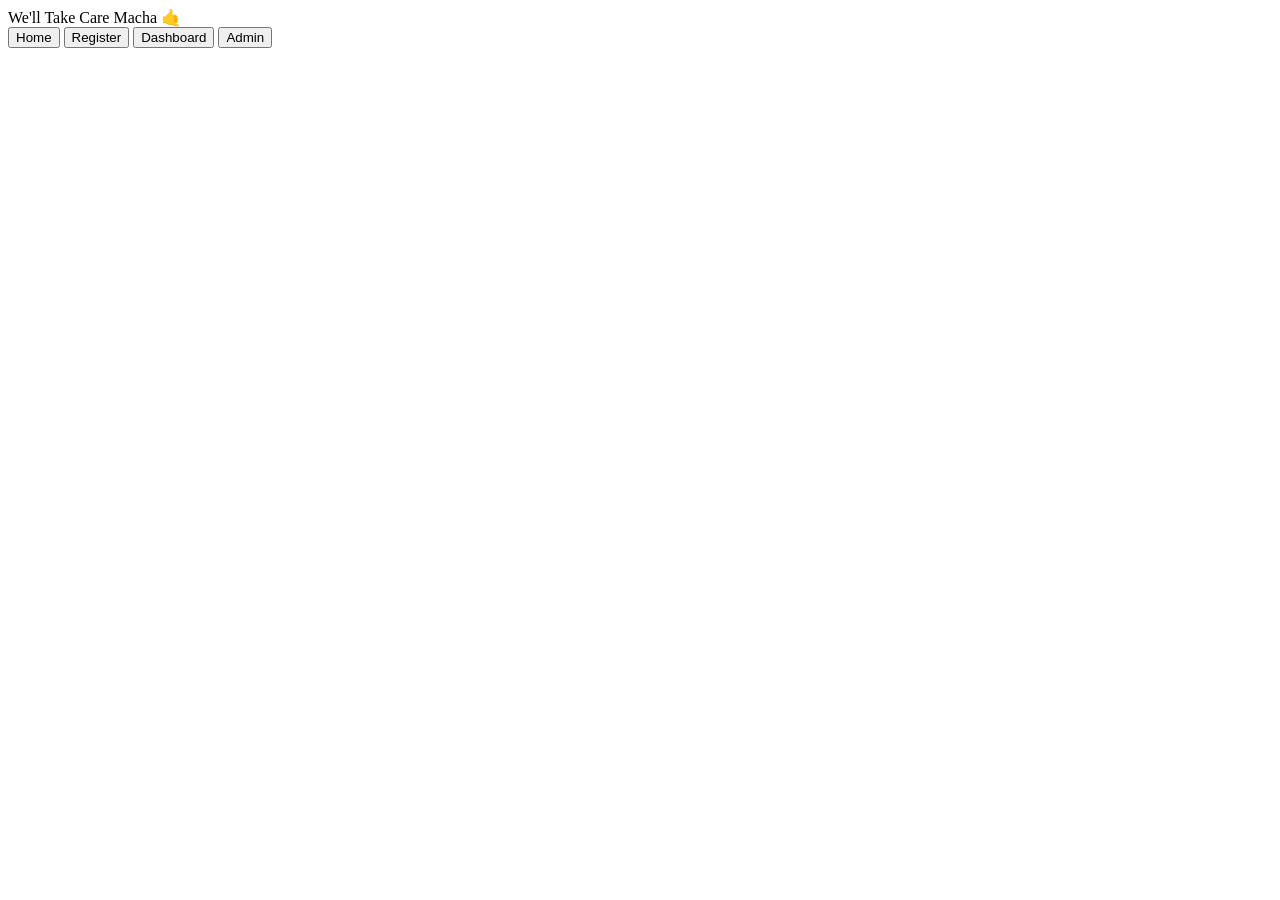
==== index.html @ 6fd7555e "Update index.html for new branding and navigation" ====
<!DOCTYPE html>
<html lang="en">
<head>
  <meta charset="UTF-8">
  <meta name="viewport" content="width=device-width, initial-scale=1.0">
  <title>We'll Take Care Macha — AI Insurance for Delivery Heroes</title>

  <link rel="preconnect" href="https://fonts.googleapis.com">
  <link href="https://fonts.googleapis.com/css2?family=Syne:wght@400;600;700;800&family=DM+Sans:wght@300;400;500;600&display=swap" rel="stylesheet">

  <link rel="stylesheet" href="styles.css">
</head>
<body>

<nav>
  <div class="nav-logo">We'll Take Care <span class="accent">Macha</span> 🤙</div>
  <div class="nav-tabs">
    <button class="nav-tab active" onclick="goto('home')">Home</button>
    <button class="nav-tab" onclick="goto('register')">Register</button>
    <button class="nav-tab" onclick="goto('dashboard')">Dashboard</button>
    <button class="nav-tab" onclick="goto('admin')">Admin</button>
  </div>
</nav>

<!-- KEEP ALL YOUR ORIGINAL HTML CONTENT HERE EXACTLY (UNCHANGED) -->

<div id="toast"></div>

<script src="script.js"></script>
</body>
</html>
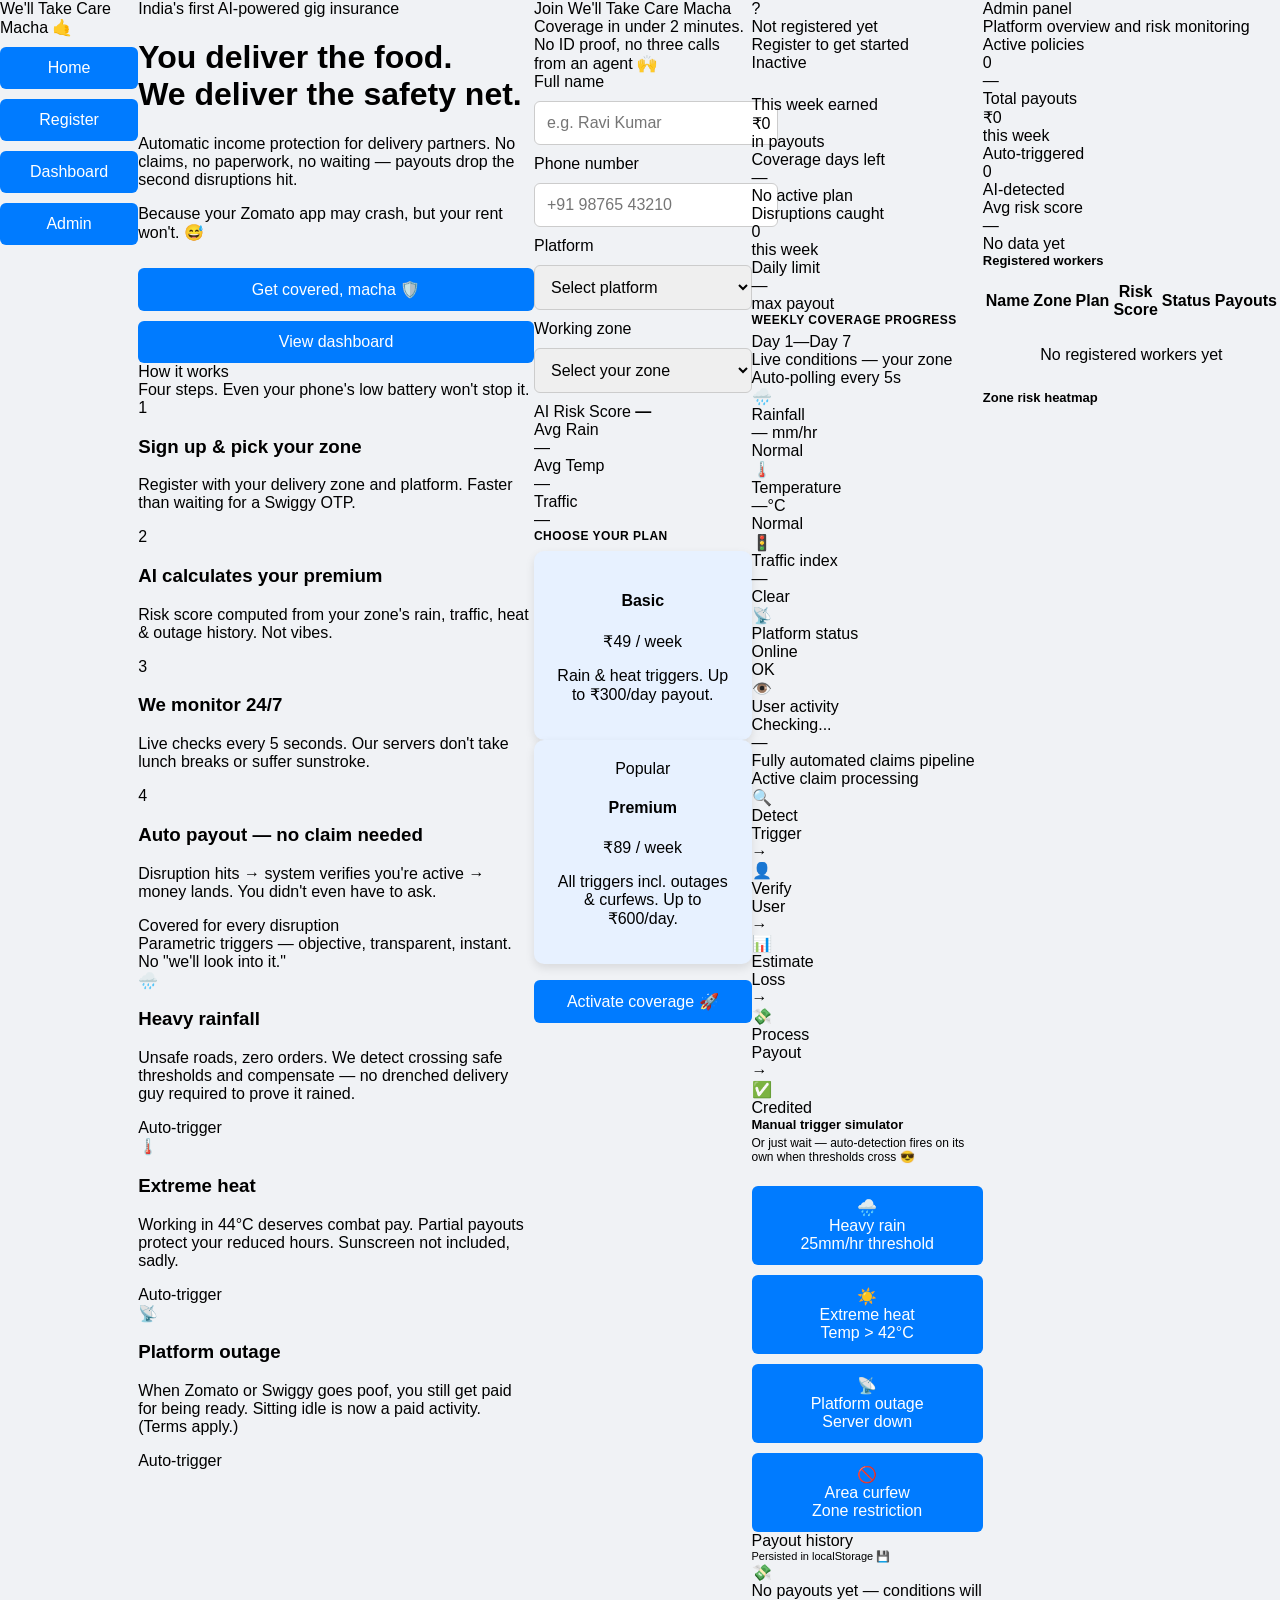
==== commit 2eca6595: "Modify index.html with new sections and stylesheet Updated stylesheet link and added new content sec" ====
--- a/index.html
+++ b/index.html
@@ -4,11 +4,9 @@
   <meta charset="UTF-8">
   <meta name="viewport" content="width=device-width, initial-scale=1.0">
   <title>We'll Take Care Macha — AI Insurance for Delivery Heroes</title>
-
   <link rel="preconnect" href="https://fonts.googleapis.com">
   <link href="https://fonts.googleapis.com/css2?family=Syne:wght@400;600;700;800&family=DM+Sans:wght@300;400;500;600&display=swap" rel="stylesheet">
-
-  <link rel="stylesheet" href="styles.css">
+  <link rel="stylesheet" href="style.css">
 </head>
 <body>
 
@@ -22,8 +20,384 @@
   </div>
 </nav>
 
-<!-- KEEP ALL YOUR ORIGINAL HTML CONTENT HERE EXACTLY (UNCHANGED) -->
-
+<!-- ══════════════════ HOME PAGE ══════════════════ -->
+<div id="home" class="page active">
+  <div class="hero">
+    <div class="hero-badge">India's first AI-powered gig insurance</div>
+    <h1>You deliver the food.<br>We deliver the <span class="accent">safety net.</span></h1>
+    <p class="hero-sub">Automatic income protection for delivery partners. No claims, no paperwork, no waiting — payouts drop the second disruptions hit.</p>
+    <p class="hero-pun">Because your Zomato app may crash, but your rent won't. 😅</p>
+    <div class="hero-btns">
+      <button class="btn-primary" onclick="goto('register')">Get covered, macha 🛡️</button>
+      <button class="btn-secondary" onclick="goto('dashboard')">View dashboard</button>
+    </div>
+  </div>
+
+  <div class="section">
+    <div class="section-title">How it works</div>
+    <div class="section-sub">Four steps. Even your phone's low battery won't stop it.</div>
+    <div class="steps-grid">
+      <div class="step-card">
+        <div class="step-num">1</div>
+        <h3>Sign up &amp; pick your zone</h3>
+        <p>Register with your delivery zone and platform. Faster than waiting for a Swiggy OTP.</p>
+      </div>
+      <div class="step-card">
+        <div class="step-num">2</div>
+        <h3>AI calculates your premium</h3>
+        <p>Risk score computed from your zone's rain, traffic, heat &amp; outage history. Not vibes.</p>
+      </div>
+      <div class="step-card">
+        <div class="step-num">3</div>
+        <h3>We monitor 24/7</h3>
+        <p>Live checks every 5 seconds. Our servers don't take lunch breaks or suffer sunstroke.</p>
+      </div>
+      <div class="step-card">
+        <div class="step-num">4</div>
+        <h3>Auto payout — no claim needed</h3>
+        <p>Disruption hits → system verifies you're active → money lands. You didn't even have to ask.</p>
+      </div>
+    </div>
+
+    <div class="section-divider"></div>
+
+    <div class="section-title">Covered for every disruption</div>
+    <div class="section-sub">Parametric triggers — objective, transparent, instant. No "we'll look into it."</div>
+    <div class="scenarios">
+      <div class="scenario-card">
+        <div class="scenario-icon">🌧️</div>
+        <h3>Heavy rainfall</h3>
+        <p>Unsafe roads, zero orders. We detect crossing safe thresholds and compensate — no drenched delivery guy required to prove it rained.</p>
+        <span class="scenario-tag">Auto-trigger</span>
+      </div>
+      <div class="scenario-card heat">
+        <div class="scenario-icon">🌡️</div>
+        <h3>Extreme heat</h3>
+        <p>Working in 44°C deserves combat pay. Partial payouts protect your reduced hours. Sunscreen not included, sadly.</p>
+        <span class="scenario-tag">Auto-trigger</span>
+      </div>
+      <div class="scenario-card outage">
+        <div class="scenario-icon">📡</div>
+        <h3>Platform outage</h3>
+        <p>When Zomato or Swiggy goes poof, you still get paid for being ready. Sitting idle is now a paid activity. (Terms apply.)</p>
+        <span class="scenario-tag">Auto-trigger</span>
+      </div>
+    </div>
+  </div>
+</div>
+
+<!-- ══════════════════ REGISTER PAGE ══════════════════ -->
+<div id="register" class="page">
+  <div class="section">
+    <div class="form-card">
+      <div class="form-title">Join We'll Take Care Macha</div>
+      <div class="form-subtitle">Coverage in under 2 minutes. No ID proof, no three calls from an agent 🙌</div>
+
+      <div class="form-group">
+        <label>Full name</label>
+        <input type="text" id="reg-name" placeholder="e.g. Ravi Kumar" oninput="updateRisk()">
+      </div>
+      <div class="form-row">
+        <div class="form-group">
+          <label>Phone number</label>
+          <input type="tel" id="reg-phone" placeholder="+91 98765 43210">
+        </div>
+        <div class="form-group">
+          <label>Platform</label>
+          <select id="reg-platform" onchange="updateRisk()">
+            <option value="">Select platform</option>
+            <option value="zomato">Zomato</option>
+            <option value="swiggy">Swiggy</option>
+            <option value="zepto">Zepto</option>
+            <option value="blinkit">Blinkit</option>
+          </select>
+        </div>
+      </div>
+      <div class="form-group">
+        <label>Working zone</label>
+        <select id="reg-zone" onchange="updateRisk()">
+          <option value="">Select your zone</option>
+          <option value="koramangala">Koramangala, Bengaluru</option>
+          <option value="indiranagar">Indiranagar, Bengaluru</option>
+          <option value="whitefield">Whitefield, Bengaluru</option>
+          <option value="bandra">Bandra, Mumbai</option>
+          <option value="andheri">Andheri, Mumbai</option>
+          <option value="connaught">Connaught Place, Delhi</option>
+          <option value="gurgaon">Gurgaon, Delhi NCR</option>
+        </select>
+      </div>
+
+      <div class="risk-display" id="risk-display">
+        <div class="risk-bar-label">
+          <span>AI Risk Score</span>
+          <span id="risk-label" style="color:var(--brand);font-weight:800">—</span>
+        </div>
+        <div class="risk-bar"><div class="risk-fill" id="risk-fill" style="width:0%"></div></div>
+        <div class="risk-inputs" id="risk-inputs">
+          <div class="risk-input-item">
+            <div class="ri-label">Avg Rain</div>
+            <div class="ri-val" id="ri-rain" style="color:var(--blue)">—</div>
+          </div>
+          <div class="risk-input-item">
+            <div class="ri-label">Avg Temp</div>
+            <div class="ri-val" id="ri-temp" style="color:var(--amber)">—</div>
+          </div>
+          <div class="risk-input-item">
+            <div class="ri-label">Traffic</div>
+            <div class="ri-val" id="ri-traffic" style="color:var(--brand)">—</div>
+          </div>
+        </div>
+      </div>
+
+      <div style="font-size:12px;font-weight:700;color:var(--text-secondary);margin-bottom:8px;text-transform:uppercase;letter-spacing:0.5px">Choose your plan</div>
+      <div class="plan-cards">
+        <div class="plan-card" id="plan-basic" onclick="selectPlan('basic')">
+          <h4>Basic</h4>
+          <div class="price" id="basic-price">₹49 <span>/ week</span></div>
+          <p>Rain &amp; heat triggers. Up to ₹300/day payout.</p>
+        </div>
+        <div class="plan-card selected" id="plan-premium" onclick="selectPlan('premium')">
+          <div class="plan-badge">Popular</div>
+          <h4>Premium</h4>
+          <div class="price" id="premium-price">₹89 <span>/ week</span></div>
+          <p>All triggers incl. outages &amp; curfews. Up to ₹600/day.</p>
+        </div>
+      </div>
+
+      <button class="btn-primary" style="width:100%;margin-top:1rem" onclick="activatePlan()">Activate coverage 🚀</button>
+    </div>
+  </div>
+</div>
+
+<!-- ══════════════════ DASHBOARD PAGE ══════════════════ -->
+<div id="dashboard" class="page">
+  <div class="dash-header">
+    <div class="dash-avatar" id="dash-avatar">?</div>
+    <div>
+      <div class="dash-name" id="dash-name">Not registered yet</div>
+      <div class="dash-zone" id="dash-zone">Register to get started</div>
+    </div>
+    <span class="status-pill status-inactive" id="dash-status">Inactive</span>
+  </div>
+
+  <div class="section" style="padding-top:1.5rem">
+
+    <!-- Policy countdown -->
+    <div id="policy-countdown-wrap" style="display:none">
+      <div class="policy-countdown active" id="policy-countdown">
+        <div>
+          <div class="pc-label">Policy expires in</div>
+          <div class="pc-time" id="policy-time">7d 0h 0m</div>
+        </div>
+        <div style="font-size:20px">⏱️</div>
+      </div>
+    </div>
+
+    <!-- Metrics -->
+    <div class="metrics-grid">
+      <div class="metric-card">
+        <div class="m-label">This week earned</div>
+        <div class="m-val" id="dash-earned">₹0</div>
+        <div class="m-sub">in payouts</div>
+      </div>
+      <div class="metric-card">
+        <div class="m-label">Coverage days left</div>
+        <div class="m-val" id="dash-days">—</div>
+        <div class="m-sub" id="dash-plan-label">No active plan</div>
+      </div>
+      <div class="metric-card">
+        <div class="m-label">Disruptions caught</div>
+        <div class="m-val" id="dash-disruptions">0</div>
+        <div class="m-sub">this week</div>
+      </div>
+      <div class="metric-card">
+        <div class="m-label">Daily limit</div>
+        <div class="m-val" id="dash-limit">—</div>
+        <div class="m-sub">max payout</div>
+      </div>
+    </div>
+
+    <!-- Coverage bar -->
+    <div style="font-size:12px;font-weight:700;margin-bottom:6px;color:var(--text-secondary);text-transform:uppercase;letter-spacing:0.5px">Weekly coverage progress</div>
+    <div class="coverage-bar-wrap">
+      <div class="coverage-bar"><div class="coverage-fill" id="coverage-fill" style="width:0%"></div></div>
+      <div class="coverage-label"><span>Day 1</span><span id="cov-day-label">—</span><span>Day 7</span></div>
+    </div>
+
+    <div class="section-divider"></div>
+
+    <!-- Live conditions -->
+    <div class="monitor-card">
+      <div class="monitor-header">
+        <div class="monitor-title">Live conditions — your zone</div>
+        <div><span class="live-dot"></span><span class="live-label">Auto-polling every 5s</span></div>
+      </div>
+      <div class="condition-row">
+        <div class="cond-icon">🌧️</div>
+        <div class="cond-name">Rainfall</div>
+        <div class="cond-val" id="cond-rain">— mm/hr</div>
+        <div class="cond-status cond-ok" id="cond-rain-s">Normal</div>
+      </div>
+      <div class="condition-row">
+        <div class="cond-icon">🌡️</div>
+        <div class="cond-name">Temperature</div>
+        <div class="cond-val" id="cond-temp">—°C</div>
+        <div class="cond-status cond-ok" id="cond-temp-s">Normal</div>
+      </div>
+      <div class="condition-row">
+        <div class="cond-icon">🚦</div>
+        <div class="cond-name">Traffic index</div>
+        <div class="cond-val" id="cond-traffic">—</div>
+        <div class="cond-status cond-ok" id="cond-traffic-s">Clear</div>
+      </div>
+      <div class="condition-row">
+        <div class="cond-icon">📡</div>
+        <div class="cond-name">Platform status</div>
+        <div class="cond-val" id="cond-platform">Online</div>
+        <div class="cond-status cond-ok" id="cond-platform-s">OK</div>
+      </div>
+      <div class="condition-row">
+        <div class="cond-icon">👁️</div>
+        <div class="cond-name">User activity</div>
+        <div class="cond-val" id="cond-activity">Checking...</div>
+        <div class="cond-status cond-ok" id="cond-activity-s">—</div>
+      </div>
+    </div>
+
+    <!-- Claims pipeline -->
+    <div class="auto-badge">Fully automated claims pipeline</div>
+    <div class="pipeline" id="pipeline-viz">
+      <div class="pipeline-title">Active claim processing</div>
+      <div class="pipeline-steps" id="pipeline-steps">
+        <div class="pipeline-step">
+          <div class="pipe-dot" id="pipe-0">🔍</div>
+          <div class="pipe-label">Detect<br>Trigger</div>
+        </div>
+        <div class="pipe-arrow" id="arrow-0">→</div>
+        <div class="pipeline-step">
+          <div class="pipe-dot" id="pipe-1">👤</div>
+          <div class="pipe-label">Verify<br>User</div>
+        </div>
+        <div class="pipe-arrow" id="arrow-1">→</div>
+        <div class="pipeline-step">
+          <div class="pipe-dot" id="pipe-2">📊</div>
+          <div class="pipe-label">Estimate<br>Loss</div>
+        </div>
+        <div class="pipe-arrow" id="arrow-2">→</div>
+        <div class="pipeline-step">
+          <div class="pipe-dot" id="pipe-3">💸</div>
+          <div class="pipe-label">Process<br>Payout</div>
+        </div>
+        <div class="pipe-arrow" id="arrow-3">→</div>
+        <div class="pipeline-step">
+          <div class="pipe-dot" id="pipe-4">✅</div>
+          <div class="pipe-label">Credited</div>
+        </div>
+      </div>
+    </div>
+
+    <!-- Manual trigger simulator -->
+    <div style="font-size:13px;font-weight:700;margin-bottom:4px">Manual trigger simulator</div>
+    <div style="font-size:12px;color:var(--text-secondary);margin-bottom:12px">Or just wait — auto-detection fires on its own when thresholds cross 😎</div>
+    <div class="sim-grid">
+      <button class="sim-card" onclick="manualTrigger('rain', this)">
+        <div class="s-icon">🌧️</div>
+        <div class="s-name">Heavy rain</div>
+        <div class="s-desc">25mm/hr threshold</div>
+      </button>
+      <button class="sim-card" onclick="manualTrigger('heat', this)">
+        <div class="s-icon">☀️</div>
+        <div class="s-name">Extreme heat</div>
+        <div class="s-desc">Temp &gt; 42°C</div>
+      </button>
+      <button class="sim-card" onclick="manualTrigger('outage', this)">
+        <div class="s-icon">📡</div>
+        <div class="s-name">Platform outage</div>
+        <div class="s-desc">Server down</div>
+      </button>
+      <button class="sim-card" onclick="manualTrigger('curfew', this)">
+        <div class="s-icon">🚫</div>
+        <div class="s-name">Area curfew</div>
+        <div class="s-desc">Zone restriction</div>
+      </button>
+    </div>
+
+    <!-- Payout feed -->
+    <div class="monitor-card">
+      <div class="monitor-header">
+        <div class="monitor-title">Payout history</div>
+        <div style="font-size:11px;color:var(--text-secondary)">Persisted in localStorage 💾</div>
+      </div>
+      <div id="payout-feed">
+        <div class="empty-state">
+          <div class="e-icon">💸</div>
+          <div>No payouts yet — conditions will auto-trigger or simulate above</div>
+        </div>
+      </div>
+    </div>
+  </div>
+</div>
+
+<!-- ══════════════════ ADMIN PAGE ══════════════════ -->
+<div id="admin" class="page">
+  <div class="section">
+    <div class="section-title">Admin panel</div>
+    <div class="section-sub">Platform overview and risk monitoring</div>
+
+    <div class="admin-stats">
+      <div class="admin-stat">
+        <div class="as-label">Active policies</div>
+        <div class="as-val" id="admin-policies">0</div>
+        <div class="as-change as-up" id="admin-pol-change">—</div>
+      </div>
+      <div class="admin-stat">
+        <div class="as-label">Total payouts</div>
+        <div class="as-val" id="admin-total-payouts">₹0</div>
+        <div class="as-change as-up">this week</div>
+      </div>
+      <div class="admin-stat">
+        <div class="as-label">Auto-triggered</div>
+        <div class="as-val" id="admin-auto-count">0</div>
+        <div class="as-change" style="color:var(--teal)">AI-detected</div>
+      </div>
+      <div class="admin-stat">
+        <div class="as-label">Avg risk score</div>
+        <div class="as-val" id="admin-risk">—</div>
+        <div class="as-change" id="admin-risk-change" style="color:var(--text-secondary)">No data yet</div>
+      </div>
+    </div>
+
+    <div style="font-size:13px;font-weight:700;margin-bottom:12px">Registered workers</div>
+    <div class="table-wrap">
+      <table id="admin-table">
+        <thead>
+          <tr>
+            <th>Name</th>
+            <th>Zone</th>
+            <th>Plan</th>
+            <th>Risk Score</th>
+            <th>Status</th>
+            <th>Payouts</th>
+          </tr>
+        </thead>
+        <tbody id="admin-tbody">
+          <tr>
+            <td colspan="6" style="text-align:center;color:var(--text-secondary);padding:1.5rem">
+              No registered workers yet
+            </td>
+          </tr>
+        </tbody>
+      </table>
+    </div>
+
+    <div class="section-divider"></div>
+
+    <div style="font-size:13px;font-weight:700;margin-bottom:12px">Zone risk heatmap</div>
+    <div id="zone-heatmap" style="display:grid;grid-template-columns:repeat(auto-fit,minmax(140px,1fr));gap:10px"></div>
+  </div>
+</div>
+
+<!-- Toast -->
 <div id="toast"></div>
 
 <script src="script.js"></script>
--- a/style.css
+++ b/style.css
@@ -0,0 +1,117 @@
+/* General */
+body {
+    font-family: 'Segoe UI', Tahoma, Geneva, Verdana, sans-serif;
+    background-color: #f0f2f5;
+    margin: 0;
+    padding: 0;
+    display: flex;
+    justify-content: center;
+    align-items: flex-start;
+    min-height: 100vh;
+}
+
+/* Container */
+.container {
+    width: 90%;
+    max-width: 900px;
+    margin-top: 50px;
+}
+
+/* Card Style */
+.card {
+    background-color: #fff;
+    padding: 30px 40px;
+    border-radius: 12px;
+    box-shadow: 0 8px 20px rgba(0,0,0,0.15);
+    margin-bottom: 30px;
+}
+
+/* Header */
+.card h1 {
+    color: #007bff;
+    margin-bottom: 5px;
+}
+
+.card p {
+    color: #555;
+}
+
+/* Inputs and Buttons */
+input, select {
+    width: 100%;
+    padding: 12px;
+    margin: 10px 0;
+    font-size: 16px;
+    border-radius: 6px;
+    border: 1px solid #ccc;
+}
+
+button {
+    width: 100%;
+    padding: 12px;
+    background-color: #007bff;
+    color: white;
+    font-size: 16px;
+    border: none;
+    border-radius: 6px;
+    cursor: pointer;
+    margin-top: 10px;
+}
+
+button:hover {
+    background-color: #0056b3;
+}
+
+/* Plans */
+.plans {
+    display: flex;
+    gap: 20px;
+    margin: 20px 0;
+}
+
+.plan-card {
+    flex: 1;
+    background-color: #e7f1ff;
+    padding: 20px;
+    border-radius: 10px;
+    text-align: center;
+    box-shadow: 0 4px 10px rgba(0,0,0,0.1);
+}
+
+/* Dashboard Layout */
+.header {
+    display: flex;
+    justify-content: space-between;
+    align-items: center;
+}
+
+.metrics p {
+    font-size: 16px;
+    margin: 5px 0;
+}
+
+/* Chart Section */
+.chart-section {
+    margin-top: 20px;
+}
+
+/* Trigger Panel in Corner */
+.trigger-panel {
+    position: fixed;
+    top: 20px;
+    right: 20px;
+    background: rgba(255,255,255,0.95);
+    padding: 15px;
+    border-radius: 8px;
+    box-shadow: 0 4px 10px rgba(0,0,0,0.2);
+    text-align: center;
+}
+
+.trigger-panel h4 {
+    margin-bottom: 10px;
+}
+
+.trigger-panel button {
+    width: 100%;
+    margin: 5px 0;
+}
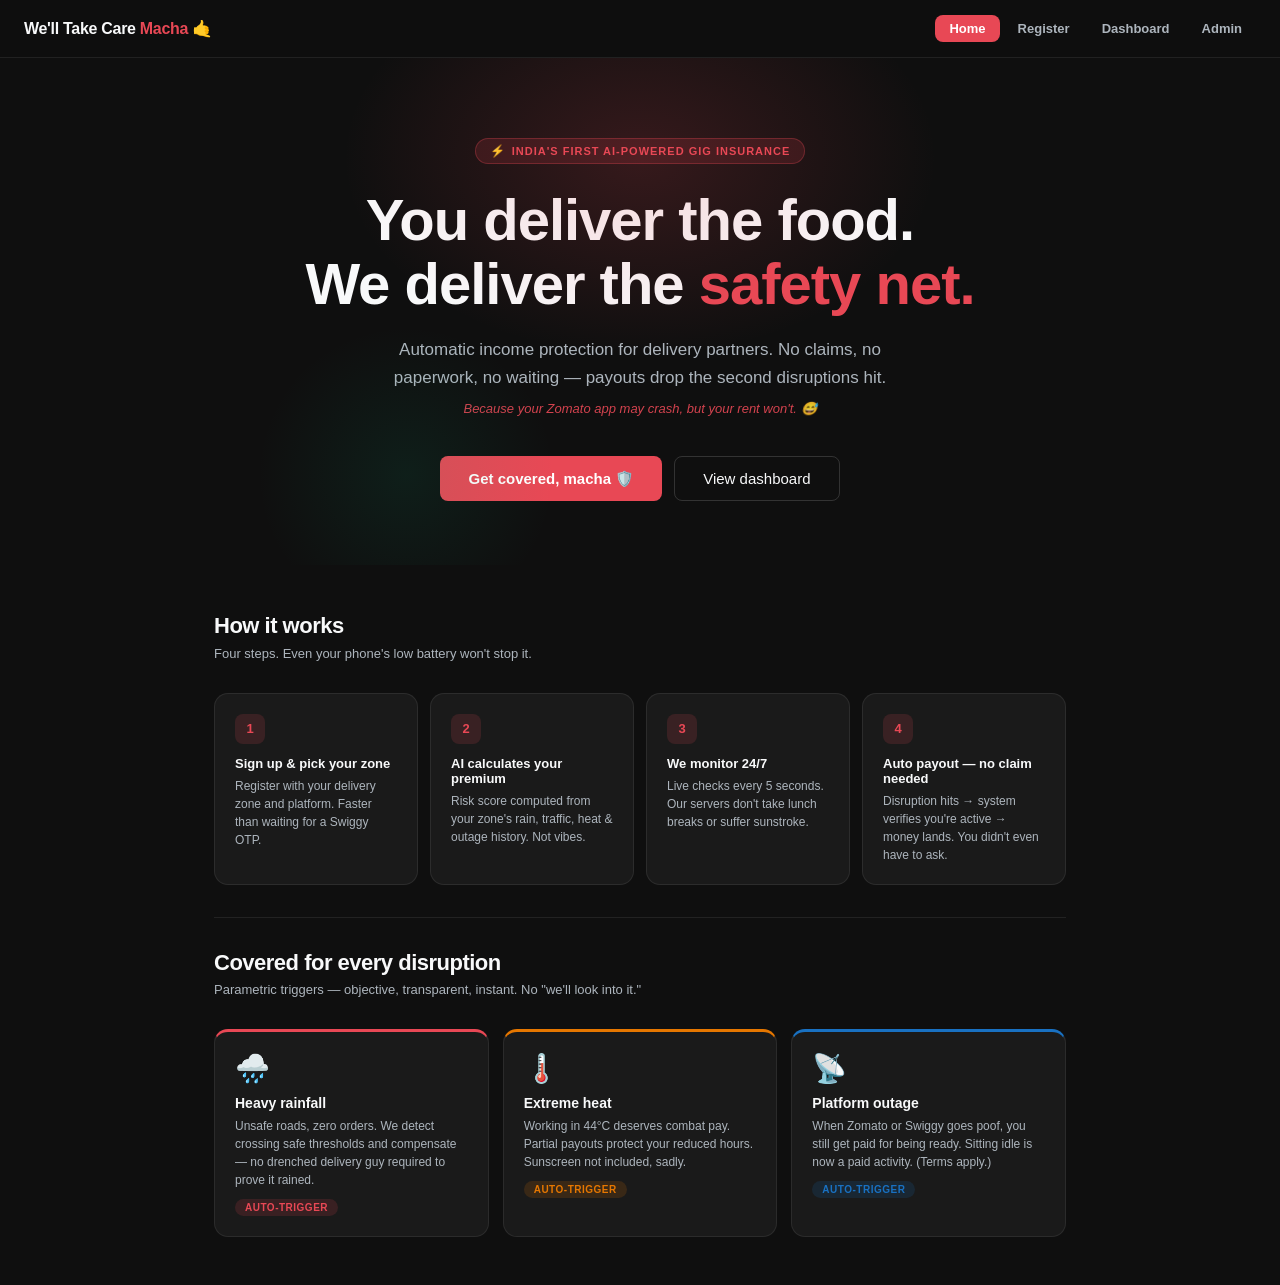
==== commit b9696aef: "Update print statement from 'Hello' to 'Goodbye'" ====
--- a/index.html
+++ b/index.html
@@ -6,7 +6,577 @@
   <title>We'll Take Care Macha — AI Insurance for Delivery Heroes</title>
   <link rel="preconnect" href="https://fonts.googleapis.com">
   <link href="https://fonts.googleapis.com/css2?family=Syne:wght@400;600;700;800&family=DM+Sans:wght@300;400;500;600&display=swap" rel="stylesheet">
-  <link rel="stylesheet" href="style.css">
+  <style>
+    * { box-sizing: border-box; margin: 0; padding: 0; }
+
+    :root {
+      --brand: #E84855;
+      --brand-light: #FDECED;
+      --brand-dark: #B5323D;
+      --teal: #0CA678;
+      --teal-light: #DCFAEE;
+      --blue: #1971C2;
+      --blue-light: #DBE9FF;
+      --amber: #E67700;
+      --amber-light: #FFF3CD;
+      --red: #C92A2A;
+      --red-light: #FFE3E3;
+      --green: #2F9E44;
+      --green-light: #D3F9D8;
+      --gray-50: #F8F9FA;
+      --gray-100: #F1F3F5;
+      --gray-200: #DEE2E6;
+      --gray-500: #ADB5BD;
+      --gray-600: #6C757D;
+      --bg: #0F0F0F;
+      --surface: #1A1A1A;
+      --surface2: #242424;
+      --border: rgba(255,255,255,0.08);
+      --border-strong: rgba(255,255,255,0.15);
+      --text-primary: #F8F9FA;
+      --text-secondary: #ADB5BD;
+      --radius: 14px;
+      --font: 'DM Sans', sans-serif;
+      --display: 'Syne', sans-serif;
+    }
+
+    body {
+      font-family: var(--font);
+      background: var(--bg);
+      color: var(--text-primary);
+      min-height: 100vh;
+      overflow-x: hidden;
+    }
+
+    .page { display: none; }
+    .page.active { display: block; }
+
+    /* NAV */
+    nav {
+      background: rgba(15,15,15,0.92);
+      backdrop-filter: blur(20px);
+      border-bottom: 1px solid var(--border);
+      padding: 0 1.5rem;
+      display: flex;
+      align-items: center;
+      gap: 1rem;
+      height: 58px;
+      position: sticky;
+      top: 0;
+      z-index: 100;
+    }
+    .nav-logo {
+      font-family: var(--display);
+      font-size: 16px;
+      color: var(--text-primary);
+      font-weight: 800;
+      flex: 1;
+      letter-spacing: -0.3px;
+    }
+    .nav-logo .accent { color: var(--brand); }
+    .nav-tabs { display: flex; gap: 4px; }
+    .nav-tab {
+      padding: 6px 14px;
+      border-radius: 8px;
+      border: none;
+      background: transparent;
+      font-family: var(--font);
+      font-size: 13px;
+      font-weight: 600;
+      color: var(--text-secondary);
+      cursor: pointer;
+      transition: all 0.2s;
+    }
+    .nav-tab:hover { background: var(--surface2); color: var(--text-primary); }
+    .nav-tab.active { background: var(--brand); color: #fff; }
+
+    /* HERO */
+    .hero {
+      padding: 5rem 1.5rem 4rem;
+      text-align: center;
+      position: relative;
+      overflow: hidden;
+      background: var(--bg);
+    }
+    .hero::before {
+      content: '';
+      position: absolute;
+      top: -100px; left: 50%;
+      transform: translateX(-50%);
+      width: 600px; height: 400px;
+      background: radial-gradient(ellipse, rgba(232,72,85,0.18) 0%, transparent 70%);
+      pointer-events: none;
+    }
+    .hero::after {
+      content: '';
+      position: absolute;
+      bottom: -60px; left: 20%;
+      width: 300px; height: 300px;
+      background: radial-gradient(ellipse, rgba(12,166,120,0.1) 0%, transparent 70%);
+      pointer-events: none;
+    }
+    .hero-badge {
+      display: inline-flex;
+      align-items: center;
+      gap: 6px;
+      background: rgba(232,72,85,0.15);
+      border: 1px solid rgba(232,72,85,0.3);
+      color: var(--brand);
+      font-size: 11px;
+      font-weight: 700;
+      padding: 5px 14px;
+      border-radius: 20px;
+      margin-bottom: 1.5rem;
+      text-transform: uppercase;
+      letter-spacing: 1px;
+    }
+    .hero-badge::before { content: '⚡'; font-size: 12px; }
+    .hero h1 {
+      font-family: var(--display);
+      font-size: clamp(32px, 6vw, 58px);
+      font-weight: 800;
+      line-height: 1.1;
+      margin-bottom: 1.25rem;
+      color: var(--text-primary);
+      letter-spacing: -1px;
+    }
+    .hero h1 .accent { color: var(--brand); }
+    .hero-sub {
+      font-size: 17px;
+      color: var(--text-secondary);
+      max-width: 540px;
+      margin: 0 auto 0.6rem;
+      line-height: 1.65;
+      font-weight: 400;
+    }
+    .hero-pun {
+      font-size: 13px;
+      color: var(--brand);
+      max-width: 480px;
+      margin: 0 auto 2.5rem;
+      font-style: italic;
+      opacity: 0.9;
+    }
+    .hero-btns { display: flex; gap: 12px; justify-content: center; flex-wrap: wrap; }
+
+    .btn-primary {
+      background: var(--brand);
+      color: #fff;
+      border: none;
+      padding: 13px 28px;
+      border-radius: 8px;
+      font-family: var(--font);
+      font-size: 15px;
+      font-weight: 600;
+      cursor: pointer;
+      transition: all 0.2s;
+    }
+    .btn-primary:hover { background: var(--brand-dark); transform: translateY(-2px); box-shadow: 0 8px 24px rgba(232,72,85,0.35); }
+    .btn-secondary {
+      background: transparent;
+      color: var(--text-primary);
+      border: 1px solid var(--border-strong);
+      padding: 13px 28px;
+      border-radius: 8px;
+      font-family: var(--font);
+      font-size: 15px;
+      font-weight: 500;
+      cursor: pointer;
+      transition: all 0.2s;
+    }
+    .btn-secondary:hover { background: var(--surface2); }
+
+    /* SECTIONS */
+    .section { padding: 3rem 1.5rem; max-width: 900px; margin: 0 auto; }
+    .section-title {
+      font-family: var(--display);
+      font-size: 22px;
+      font-weight: 800;
+      margin-bottom: 0.4rem;
+      letter-spacing: -0.5px;
+    }
+    .section-sub { color: var(--text-secondary); font-size: 13px; margin-bottom: 2rem; }
+    .section-divider { height: 1px; background: var(--border); margin: 2rem 0; }
+
+    /* STEPS */
+    .steps-grid { display: grid; grid-template-columns: repeat(auto-fit, minmax(180px, 1fr)); gap: 12px; }
+    .step-card {
+      background: var(--surface);
+      border: 1px solid var(--border);
+      border-radius: var(--radius);
+      padding: 1.25rem;
+      transition: border-color 0.2s;
+    }
+    .step-card:hover { border-color: var(--border-strong); }
+    .step-num {
+      width: 30px; height: 30px;
+      background: rgba(232,72,85,0.15);
+      color: var(--brand);
+      border-radius: 8px;
+      display: flex; align-items: center; justify-content: center;
+      font-weight: 800; font-size: 13px;
+      margin-bottom: 12px;
+    }
+    .step-card h3 { font-size: 13px; font-weight: 700; margin-bottom: 6px; }
+    .step-card p { font-size: 12px; color: var(--text-secondary); line-height: 1.5; }
+
+    /* SCENARIO CARDS */
+    .scenarios { display: grid; grid-template-columns: repeat(auto-fit, minmax(220px, 1fr)); gap: 14px; }
+    .scenario-card {
+      background: var(--surface);
+      border: 1px solid var(--border);
+      border-radius: var(--radius);
+      padding: 1.25rem;
+      border-top: 3px solid var(--brand);
+      transition: transform 0.2s, border-color 0.2s;
+    }
+    .scenario-card:hover { transform: translateY(-3px); }
+    .scenario-card.heat { border-top-color: var(--amber); }
+    .scenario-card.outage { border-top-color: var(--blue); }
+    .scenario-icon { font-size: 28px; margin-bottom: 10px; }
+    .scenario-card h3 { font-size: 14px; font-weight: 700; margin-bottom: 6px; }
+    .scenario-card p { font-size: 12px; color: var(--text-secondary); line-height: 1.5; }
+    .scenario-tag {
+      display: inline-block;
+      margin-top: 10px;
+      font-size: 10px; font-weight: 700;
+      padding: 3px 10px;
+      border-radius: 20px;
+      background: rgba(232,72,85,0.15); color: var(--brand);
+      text-transform: uppercase; letter-spacing: 0.5px;
+    }
+    .scenario-card.heat .scenario-tag { background: rgba(230,119,0,0.15); color: var(--amber); }
+    .scenario-card.outage .scenario-tag { background: rgba(25,113,194,0.15); color: var(--blue); }
+
+    /* REGISTRATION */
+    .form-card {
+      background: var(--surface);
+      border: 1px solid var(--border);
+      border-radius: var(--radius);
+      padding: 2rem;
+      max-width: 560px;
+      margin: 0 auto;
+    }
+    .form-title {
+      font-family: var(--display);
+      font-size: 22px;
+      font-weight: 800;
+      margin-bottom: 0.3rem;
+      letter-spacing: -0.5px;
+    }
+    .form-subtitle { font-size: 13px; color: var(--text-secondary); margin-bottom: 1.5rem; }
+    .form-group { margin-bottom: 1rem; }
+    .form-group label { display: block; font-size: 12px; font-weight: 600; margin-bottom: 6px; color: var(--text-secondary); text-transform: uppercase; letter-spacing: 0.5px; }
+    .form-group input, .form-group select {
+      width: 100%;
+      padding: 10px 14px;
+      border: 1px solid var(--border-strong);
+      border-radius: 8px;
+      font-family: var(--font);
+      font-size: 14px;
+      background: var(--surface2);
+      color: var(--text-primary);
+      outline: none;
+      transition: border-color 0.2s, box-shadow 0.2s;
+    }
+    .form-group input::placeholder { color: var(--text-secondary); }
+    .form-group select option { background: #1a1a1a; }
+    .form-group input:focus, .form-group select:focus {
+      border-color: var(--brand);
+      box-shadow: 0 0 0 3px rgba(232,72,85,0.15);
+    }
+    .form-row { display: grid; grid-template-columns: 1fr 1fr; gap: 12px; }
+
+    .plan-cards { display: grid; grid-template-columns: 1fr 1fr; gap: 12px; margin: 1rem 0; }
+    .plan-card {
+      border: 1.5px solid var(--border-strong);
+      border-radius: 12px;
+      padding: 1rem;
+      cursor: pointer;
+      transition: all 0.2s;
+      background: var(--surface2);
+    }
+    .plan-card:hover { border-color: var(--brand); }
+    .plan-card.selected { border-color: var(--brand); background: rgba(232,72,85,0.08); }
+    .plan-card h4 { font-size: 14px; font-weight: 700; margin-bottom: 4px; }
+    .plan-card .price { font-size: 22px; font-weight: 800; color: var(--brand); font-family: var(--display); }
+    .plan-card .price span { font-size: 11px; font-weight: 400; color: var(--text-secondary); }
+    .plan-card p { font-size: 11px; color: var(--text-secondary); margin-top: 4px; }
+    .plan-badge { font-size: 10px; font-weight: 700; background: var(--brand); color: #fff; padding: 2px 8px; border-radius: 20px; display: inline-block; margin-bottom: 6px; }
+
+    .risk-display {
+      background: var(--surface2);
+      border: 1px solid var(--border);
+      border-radius: 10px;
+      padding: 1rem;
+      margin: 1rem 0;
+      display: none;
+    }
+    .risk-bar-label { font-size: 11px; font-weight: 700; color: var(--text-secondary); margin-bottom: 8px; display: flex; justify-content: space-between; align-items: center; }
+    .risk-bar { height: 6px; background: var(--surface); border-radius: 3px; overflow: hidden; }
+    .risk-fill { height: 100%; border-radius: 3px; transition: width 0.6s, background 0.6s; background: var(--teal); }
+    .risk-fill.medium { background: var(--amber); }
+    .risk-fill.high { background: var(--brand); }
+    .risk-inputs { display: grid; grid-template-columns: repeat(3, 1fr); gap: 8px; margin-top: 10px; }
+    .risk-input-item { background: var(--surface); border-radius: 8px; padding: 8px; text-align: center; }
+    .risk-input-item .ri-label { font-size: 10px; color: var(--text-secondary); font-weight: 600; }
+    .risk-input-item .ri-val { font-size: 13px; font-weight: 800; margin-top: 2px; }
+
+    /* DASHBOARD */
+    .dash-header {
+      background: var(--surface);
+      border-bottom: 1px solid var(--border);
+      padding: 1.25rem 1.5rem;
+      display: flex;
+      align-items: center;
+      gap: 12px;
+    }
+    .dash-avatar {
+      width: 44px; height: 44px;
+      background: rgba(232,72,85,0.2);
+      color: var(--brand);
+      border-radius: 10px;
+      display: flex; align-items: center; justify-content: center;
+      font-weight: 800; font-size: 15px;
+      flex-shrink: 0;
+      font-family: var(--display);
+    }
+    .dash-name { font-weight: 700; font-size: 15px; }
+    .dash-zone { font-size: 12px; color: var(--text-secondary); }
+    .status-pill {
+      margin-left: auto;
+      padding: 5px 12px;
+      border-radius: 6px;
+      font-size: 11px;
+      font-weight: 700;
+      white-space: nowrap;
+      font-family: var(--display);
+    }
+    .status-active { background: rgba(12,166,120,0.15); color: var(--teal); border: 1px solid rgba(12,166,120,0.25); }
+    .status-inactive { background: var(--surface2); color: var(--text-secondary); }
+    .status-expired { background: rgba(232,72,85,0.15); color: var(--brand); border: 1px solid rgba(232,72,85,0.25); }
+
+    .metrics-grid { display: grid; grid-template-columns: repeat(2, 1fr); gap: 12px; margin-bottom: 1.5rem; }
+    .metric-card {
+      background: var(--surface);
+      border: 1px solid var(--border);
+      border-radius: 12px;
+      padding: 1rem;
+    }
+    .metric-card .m-label { font-size: 11px; color: var(--text-secondary); font-weight: 600; margin-bottom: 6px; text-transform: uppercase; letter-spacing: 0.5px; }
+    .metric-card .m-val { font-size: 26px; font-weight: 800; font-family: var(--display); }
+    .metric-card .m-sub { font-size: 11px; color: var(--text-secondary); margin-top: 2px; }
+
+    /* LIVE MONITOR */
+    .monitor-card {
+      background: var(--surface);
+      border: 1px solid var(--border);
+      border-radius: var(--radius);
+      padding: 1.25rem;
+      margin-bottom: 1rem;
+    }
+    .monitor-header { display: flex; align-items: center; justify-content: space-between; margin-bottom: 1rem; }
+    .monitor-title { font-size: 14px; font-weight: 700; }
+    .live-dot {
+      width: 7px; height: 7px;
+      border-radius: 50%;
+      background: var(--teal);
+      display: inline-block;
+      margin-right: 6px;
+      animation: pulse 1.5s infinite;
+    }
+    @keyframes pulse { 0%,100%{opacity:1} 50%{opacity:0.3} }
+    .live-label { font-size: 11px; color: var(--teal); font-weight: 700; }
+
+    .condition-row {
+      display: flex; align-items: center; gap: 10px;
+      padding: 9px 0;
+      border-bottom: 1px solid var(--border);
+    }
+    .condition-row:last-child { border-bottom: none; }
+    .cond-icon { font-size: 18px; width: 26px; text-align: center; }
+    .cond-name { font-size: 13px; font-weight: 600; flex: 1; }
+    .cond-val { font-size: 13px; font-weight: 700; font-family: var(--display); }
+    .cond-status {
+      font-size: 10px; font-weight: 700;
+      padding: 3px 10px; border-radius: 6px;
+      min-width: 58px; text-align: center;
+      text-transform: uppercase; letter-spacing: 0.5px;
+    }
+    .cond-ok { background: rgba(12,166,120,0.15); color: var(--teal); }
+    .cond-warn { background: rgba(230,119,0,0.15); color: var(--amber); }
+    .cond-alert { background: rgba(232,72,85,0.15); color: var(--brand); animation: flashAlert 0.8s infinite; }
+    @keyframes flashAlert { 0%,100%{opacity:1} 50%{opacity:0.6} }
+
+    /* COVERAGE BAR */
+    .coverage-bar-wrap { margin: 0.5rem 0 1rem; }
+    .coverage-bar { height: 6px; background: var(--surface2); border-radius: 3px; overflow: hidden; }
+    .coverage-fill { height: 100%; background: var(--brand); border-radius: 3px; transition: width 1.5s; }
+    .coverage-label { display: flex; justify-content: space-between; font-size: 11px; color: var(--text-secondary); margin-top: 4px; }
+
+    /* SIMULATOR */
+    .sim-grid { display: grid; grid-template-columns: repeat(auto-fit, minmax(150px, 1fr)); gap: 10px; margin-bottom: 1.5rem; }
+    .sim-card {
+      background: var(--surface);
+      border: 1px solid var(--border);
+      border-radius: 12px;
+      padding: 1rem;
+      cursor: pointer;
+      text-align: center;
+      transition: all 0.2s;
+      font-family: var(--font);
+    }
+    .sim-card:hover { border-color: var(--border-strong); transform: translateY(-2px); }
+    .sim-card.triggered { border-color: var(--brand); background: rgba(232,72,85,0.08); }
+    .sim-card .s-icon { font-size: 26px; margin-bottom: 8px; }
+    .sim-card .s-name { font-size: 13px; font-weight: 700; color: var(--text-primary); }
+    .sim-card .s-desc { font-size: 11px; color: var(--text-secondary); margin-top: 4px; }
+
+    /* PIPELINE VIZ */
+    .pipeline {
+      background: var(--surface);
+      border: 1px solid var(--border);
+      border-radius: var(--radius);
+      padding: 1rem 1.25rem;
+      margin-bottom: 1rem;
+      display: none;
+    }
+    .pipeline.visible { display: block; }
+    .pipeline-title { font-size: 12px; font-weight: 700; color: var(--text-secondary); text-transform: uppercase; letter-spacing: 0.5px; margin-bottom: 10px; }
+    .pipeline-steps { display: flex; align-items: center; gap: 0; overflow-x: auto; padding-bottom: 4px; }
+    .pipeline-step {
+      display: flex; flex-direction: column; align-items: center; min-width: 80px;
+      padding: 6px 4px;
+    }
+    .pipe-dot {
+      width: 28px; height: 28px;
+      border-radius: 50%;
+      border: 2px solid var(--border-strong);
+      display: flex; align-items: center; justify-content: center;
+      font-size: 12px;
+      transition: all 0.3s;
+      background: var(--surface2);
+    }
+    .pipe-dot.active { border-color: var(--brand); background: rgba(232,72,85,0.15); color: var(--brand); }
+    .pipe-dot.done { border-color: var(--teal); background: rgba(12,166,120,0.15); color: var(--teal); }
+    .pipe-label { font-size: 10px; color: var(--text-secondary); margin-top: 5px; text-align: center; font-weight: 600; white-space: nowrap; }
+    .pipe-arrow { font-size: 12px; color: var(--border-strong); margin: 0 2px; flex-shrink: 0; padding-bottom: 16px; }
+    .pipe-arrow.active-arrow { color: var(--brand); }
+
+    /* PAYOUT FEED */
+    .payout-item {
+      display: flex; align-items: flex-start; gap: 12px;
+      padding: 12px 0;
+      border-bottom: 1px solid var(--border);
+      animation: slideIn 0.4s ease;
+    }
+    @keyframes slideIn { from { opacity: 0; transform: translateY(-8px); } to { opacity: 1; transform: translateY(0); } }
+    .payout-item:last-child { border-bottom: none; }
+    .payout-dot {
+      width: 34px; height: 34px;
+      border-radius: 8px;
+      display: flex; align-items: center; justify-content: center;
+      font-size: 15px;
+      flex-shrink: 0;
+    }
+    .payout-dot.rain { background: rgba(25,113,194,0.2); }
+    .payout-dot.heat { background: rgba(230,119,0,0.2); }
+    .payout-dot.outage { background: rgba(232,72,85,0.2); }
+    .payout-info { flex: 1; }
+    .payout-event { font-size: 13px; font-weight: 700; }
+    .payout-time { font-size: 11px; color: var(--text-secondary); margin-top: 1px; }
+    .payout-amount { font-size: 15px; font-weight: 800; color: var(--teal); font-family: var(--display); }
+
+    /* ADMIN */
+    .admin-stats { display: grid; grid-template-columns: repeat(2, 1fr); gap: 12px; margin-bottom: 1.5rem; }
+    .admin-stat {
+      background: var(--surface);
+      border: 1px solid var(--border);
+      border-radius: 12px; padding: 1rem;
+    }
+    .admin-stat .as-label { font-size: 11px; color: var(--text-secondary); font-weight: 600; margin-bottom: 4px; text-transform: uppercase; letter-spacing: 0.5px; }
+    .admin-stat .as-val { font-size: 24px; font-weight: 800; font-family: var(--display); }
+    .admin-stat .as-change { font-size: 11px; margin-top: 2px; }
+    .as-up { color: var(--teal); }
+    .as-down { color: var(--brand); }
+
+    .table-wrap { overflow-x: auto; border: 1px solid var(--border); border-radius: var(--radius); }
+    table { width: 100%; border-collapse: collapse; font-size: 13px; background: var(--surface); }
+    th {
+      text-align: left; font-size: 10px; font-weight: 700;
+      color: var(--text-secondary); padding: 10px 14px;
+      border-bottom: 1px solid var(--border);
+      text-transform: uppercase; letter-spacing: 0.5px;
+      background: var(--surface2);
+    }
+    td { padding: 11px 14px; border-bottom: 1px solid var(--border); }
+    tr:last-child td { border-bottom: none; }
+
+    .badge {
+      display: inline-block; padding: 2px 9px; border-radius: 5px;
+      font-size: 10px; font-weight: 700; text-transform: uppercase; letter-spacing: 0.3px;
+    }
+    .badge-green { background: rgba(12,166,120,0.15); color: var(--teal); }
+    .badge-amber { background: rgba(230,119,0,0.15); color: var(--amber); }
+    .badge-red { background: rgba(232,72,85,0.15); color: var(--brand); }
+    .badge-blue { background: rgba(25,113,194,0.15); color: var(--blue); }
+
+    /* TOAST */
+    #toast {
+      position: fixed; bottom: 24px; left: 50%;
+      transform: translateX(-50%);
+      background: var(--surface);
+      border: 1px solid var(--border-strong);
+      color: var(--text-primary);
+      padding: 12px 24px; border-radius: 8px;
+      font-size: 13px; font-weight: 600;
+      display: none; z-index: 9999;
+      max-width: 90vw; text-align: center;
+      animation: fadeInUp 0.3s ease;
+      box-shadow: 0 8px 32px rgba(0,0,0,0.4);
+    }
+    @keyframes fadeInUp {
+      from { opacity: 0; transform: translateX(-50%) translateY(8px); }
+      to { opacity: 1; transform: translateX(-50%) translateY(0); }
+    }
+
+    .empty-state { text-align: center; padding: 2rem; color: var(--text-secondary); font-size: 13px; }
+    .empty-state .e-icon { font-size: 36px; margin-bottom: 10px; }
+
+    .auto-badge {
+      display: inline-flex; align-items: center; gap: 5px;
+      background: rgba(12,166,120,0.12);
+      border: 1px solid rgba(12,166,120,0.2);
+      color: var(--teal);
+      font-size: 11px; font-weight: 600;
+      padding: 3px 10px; border-radius: 6px;
+      margin-bottom: 8px;
+    }
+    .auto-badge::before { content: '🤖'; font-size: 11px; }
+
+    .policy-countdown {
+      background: var(--surface2);
+      border: 1px solid var(--border);
+      border-radius: 10px;
+      padding: 10px 14px;
+      display: flex;
+      align-items: center;
+      justify-content: space-between;
+      margin-bottom: 1rem;
+      font-size: 13px;
+    }
+    .policy-countdown .pc-label { color: var(--text-secondary); font-size: 12px; }
+    .policy-countdown .pc-time { font-weight: 800; font-family: var(--display); }
+    .policy-countdown.expiring .pc-time { color: var(--brand); }
+    .policy-countdown.active .pc-time { color: var(--teal); }
+
+    @media (max-width: 540px) {
+      .nav-tab { padding: 5px 10px; font-size: 11px; }
+      .form-row { grid-template-columns: 1fr; }
+      .plan-cards { grid-template-columns: 1fr; }
+      .pipeline-steps { flex-wrap: nowrap; }
+    }
+  </style>
 </head>
 <body>
 
@@ -20,7 +590,7 @@
   </div>
 </nav>
 
-<!-- ══════════════════ HOME PAGE ══════════════════ -->
+<!-- HOME PAGE -->
 <div id="home" class="page active">
   <div class="hero">
     <div class="hero-badge">India's first AI-powered gig insurance</div>
@@ -45,7 +615,7 @@
       <div class="step-card">
         <div class="step-num">2</div>
         <h3>AI calculates your premium</h3>
-        <p>Risk score computed from your zone's rain, traffic, heat &amp; outage history. Not vibes.</p>
+        <p>Risk score computed from your zone's rain, traffic, heat & outage history. Not vibes.</p>
       </div>
       <div class="step-card">
         <div class="step-num">3</div>
@@ -86,7 +656,7 @@
   </div>
 </div>
 
-<!-- ══════════════════ REGISTER PAGE ══════════════════ -->
+<!-- REGISTER PAGE -->
 <div id="register" class="page">
   <div class="section">
     <div class="form-card">
@@ -169,7 +739,7 @@
   </div>
 </div>
 
-<!-- ══════════════════ DASHBOARD PAGE ══════════════════ -->
+<!-- DASHBOARD PAGE -->
 <div id="dashboard" class="page">
   <div class="dash-header">
     <div class="dash-avatar" id="dash-avatar">?</div>
@@ -181,8 +751,6 @@
   </div>
 
   <div class="section" style="padding-top:1.5rem">
-
-    <!-- Policy countdown -->
     <div id="policy-countdown-wrap" style="display:none">
       <div class="policy-countdown active" id="policy-countdown">
         <div>
@@ -193,7 +761,6 @@
       </div>
     </div>
 
-    <!-- Metrics -->
     <div class="metrics-grid">
       <div class="metric-card">
         <div class="m-label">This week earned</div>
@@ -217,7 +784,6 @@
       </div>
     </div>
 
-    <!-- Coverage bar -->
     <div style="font-size:12px;font-weight:700;margin-bottom:6px;color:var(--text-secondary);text-transform:uppercase;letter-spacing:0.5px">Weekly coverage progress</div>
     <div class="coverage-bar-wrap">
       <div class="coverage-bar"><div class="coverage-fill" id="coverage-fill" style="width:0%"></div></div>
@@ -226,7 +792,7 @@
 
     <div class="section-divider"></div>
 
-    <!-- Live conditions -->
+    <!-- LIVE CONDITIONS -->
     <div class="monitor-card">
       <div class="monitor-header">
         <div class="monitor-title">Live conditions — your zone</div>
@@ -264,7 +830,7 @@
       </div>
     </div>
 
-    <!-- Claims pipeline -->
+    <!-- CLAIMS PIPELINE -->
     <div class="auto-badge">Fully automated claims pipeline</div>
     <div class="pipeline" id="pipeline-viz">
       <div class="pipeline-title">Active claim processing</div>
@@ -296,7 +862,7 @@
       </div>
     </div>
 
-    <!-- Manual trigger simulator -->
+    <!-- TRIGGER SIMULATOR -->
     <div style="font-size:13px;font-weight:700;margin-bottom:4px">Manual trigger simulator</div>
     <div style="font-size:12px;color:var(--text-secondary);margin-bottom:12px">Or just wait — auto-detection fires on its own when thresholds cross 😎</div>
     <div class="sim-grid">
@@ -322,7 +888,7 @@
       </button>
     </div>
 
-    <!-- Payout feed -->
+    <!-- PAYOUT FEED -->
     <div class="monitor-card">
       <div class="monitor-header">
         <div class="monitor-title">Payout history</div>
@@ -338,7 +904,7 @@
   </div>
 </div>
 
-<!-- ══════════════════ ADMIN PAGE ══════════════════ -->
+<!-- ADMIN PAGE -->
 <div id="admin" class="page">
   <div class="section">
     <div class="section-title">Admin panel</div>
@@ -381,11 +947,7 @@
           </tr>
         </thead>
         <tbody id="admin-tbody">
-          <tr>
-            <td colspan="6" style="text-align:center;color:var(--text-secondary);padding:1.5rem">
-              No registered workers yet
-            </td>
-          </tr>
+          <tr><td colspan="6" style="text-align:center;color:var(--text-secondary);padding:1.5rem">No registered workers yet</td></tr>
         </tbody>
       </table>
     </div>
@@ -397,9 +959,645 @@
   </div>
 </div>
 
-<!-- Toast -->
 <div id="toast"></div>
 
-<script src="script.js"></script>
+<script>
+// ═══════════════════════════════════════════════════════════
+//  ZONE DATA & CONSTANTS
+// ═══════════════════════════════════════════════════════════
+const zones = {
+  koramangala: { risk: 72, label: 'High',   city: 'Bengaluru', avgRain: 18, avgTemp: 34, traffic: 'High' },
+  indiranagar: { risk: 55, label: 'Medium', city: 'Bengaluru', avgRain: 12, avgTemp: 32, traffic: 'Moderate' },
+  whitefield:  { risk: 40, label: 'Low',    city: 'Bengaluru', avgRain: 8,  avgTemp: 30, traffic: 'Low' },
+  bandra:      { risk: 68, label: 'High',   city: 'Mumbai',    avgRain: 22, avgTemp: 35, traffic: 'High' },
+  andheri:     { risk: 60, label: 'Medium', city: 'Mumbai',    avgRain: 16, avgTemp: 34, traffic: 'Moderate' },
+  connaught:   { risk: 50, label: 'Medium', city: 'Delhi',     avgRain: 10, avgTemp: 38, traffic: 'Moderate' },
+  gurgaon:     { risk: 45, label: 'Low',    city: 'Delhi NCR', avgRain: 8,  avgTemp: 37, traffic: 'Low' }
+};
+
+const planLimits = { basic: 300, premium: 600 };
+const BASE_PRICE  = { basic: 49, premium: 89 };
+
+const eventMeta = {
+  rain:   { label: 'Heavy rain',       icon: '🌧️', type: 'rain',   rainThreshold: 25, tempThreshold: null },
+  heat:   { label: 'Extreme heat',     icon: '☀️',  type: 'heat',   rainThreshold: null, tempThreshold: 42 },
+  outage: { label: 'Platform outage',  icon: '📡', type: 'outage'  },
+  curfew: { label: 'Area curfew',      icon: '🚫', type: 'outage'  }
+};
+
+let state = {
+  registered: false,
+  name: '', zone: '', platform: '', plan: 'premium',
+  totalEarned: 0, disruptions: 0, autoTriggered: 0,
+  workers: [],
+  policyStartTime: null
+};
+
+let conditionInterval = null;
+let policyInterval    = null;
+let toastTimer        = null;
+let currentConditions = { rain: 0, temp: 30, traffic: 'Low', platformDown: false };
+
+// ═══════════════════════════════════════════════════════════
+//  API ABSTRACTION LAYER
+//  All data fetching/mocking centralised here
+// ═══════════════════════════════════════════════════════════
+function getWeather(zone) {
+  // Mock weather API — simulates realistic values seeded by zone data
+  const zd = zones[zone] || { avgRain: 5, avgTemp: 30 };
+  const variance = 0.4;
+  const rain = Math.max(0, Math.round(
+    zd.avgRain * (1 + (Math.random() - 0.5) * variance * 2)
+  ));
+  const temp = Math.round(
+    zd.avgTemp + (Math.random() - 0.4) * 8
+  );
+  // Occasional spike to trigger events (10% chance)
+  const spike = Math.random() < 0.10;
+  return {
+    rain: spike ? rain + 15 : rain,
+    temp: spike ? temp + 10 : temp
+  };
+}
+
+function getTraffic(zone) {
+  // Mock traffic API
+  const zd = zones[zone] || { traffic: 'Low' };
+  const levels = ['Low', 'Moderate', 'High'];
+  const baseIdx = levels.indexOf(zd.traffic);
+  // Drift by ±1 with boundaries
+  const drift = Math.floor(Math.random() * 3) - 1;
+  const idx = Math.max(0, Math.min(2, baseIdx + drift));
+  return levels[idx];
+}
+
+function getServerStatus(platform) {
+  // Mock server status API — 5% chance of outage
+  const down = Math.random() < 0.05;
+  return { online: !down, platform: platform || 'platform' };
+}
+
+function isUserActive() {
+  // User activity validation: must be registered and policy must be valid
+  if (!state.registered) return false;
+  if (!isPolicyValid()) return false;
+  // Simulate: 85% of the time the user is considered "actively riding"
+  return Math.random() < 0.85;
+}
+
+function isPolicyValid() {
+  if (!state.policyStartTime) return false;
+  const elapsed = Date.now() - state.policyStartTime;
+  const weekMs  = 7 * 24 * 60 * 60 * 1000;
+  return elapsed < weekMs;
+}
+
+// ═══════════════════════════════════════════════════════════
+//  AI / ML RISK SCORE ENGINE
+//  Risk score computed from real inputs → premium calculation
+// ═══════════════════════════════════════════════════════════
+function computeRiskScore(zone, platform) {
+  const zd = zones[zone];
+  if (!zd) return { score: 50, label: 'Medium' };
+
+  // Input factors
+  const rainFactor    = Math.min(1, zd.avgRain / 25);      // normalised 0-1
+  const tempFactor    = Math.min(1, Math.max(0, (zd.avgTemp - 28) / 20));
+  const trafficFactor = zd.traffic === 'High' ? 1 : zd.traffic === 'Moderate' ? 0.5 : 0.2;
+
+  // Platform-specific risk modifier
+  const platformRisk = { zomato: 0.05, swiggy: 0.03, zepto: 0.08, blinkit: 0.06 };
+  const platformMod  = platformRisk[platform] || 0.05;
+
+  // Weighted score
+  const score = Math.round(
+    rainFactor * 35 +
+    tempFactor * 25 +
+    trafficFactor * 30 +
+    platformMod * 100 * 0.10
+  );
+
+  const clamped = Math.min(100, Math.max(0, score));
+  const label   = clamped > 65 ? 'High' : clamped > 40 ? 'Medium' : 'Low';
+  return { score: clamped, label };
+}
+
+function computePremium(riskScore, plan) {
+  // Dynamic premium = base price + risk adjustment
+  const base = BASE_PRICE[plan] || 49;
+  let adj;
+  if (riskScore > 65)      adj = base * 0.35;
+  else if (riskScore > 40) adj = base * 0.18;
+  else                     adj = 0;
+  return Math.round(base + adj);
+}
+
+// ═══════════════════════════════════════════════════════════
+//  CLAIMS PROCESSING PIPELINE
+//  detect trigger → verify user → estimate loss → process payout
+// ═══════════════════════════════════════════════════════════
+async function processClaim(type, isAuto) {
+  if (!state.registered) return;
+  if ((type === 'outage' || type === 'curfew') && state.plan === 'basic') {
+    showToast('Platform outage & curfew payouts require the Premium plan');
+    return;
+  }
+
+  showPipeline();
+
+  // Step 0 — Detect trigger
+  await pipelineStep(0, 400);
+
+  // Step 1 — Verify user active
+  const active = isUserActive();
+  await pipelineStep(1, 500);
+  if (!active) {
+    showToast('⚠️ You appear offline — payout skipped (not active)');
+    hidePipeline();
+    return;
+  }
+
+  // Step 2 — Estimate loss
+  const ev     = eventMeta[type];
+  const max    = planLimits[state.plan];
+  const { score } = computeRiskScore(state.zone, state.platform);
+  const riskMult  = 1 + (score / 100) * 0.4;       // higher risk → higher payout
+  const amount    = Math.floor(max * (0.35 + Math.random() * 0.45) * riskMult);
+  await pipelineStep(2, 500);
+
+  // Step 3 — Process payout
+  state.totalEarned += amount;
+  state.disruptions += 1;
+  if (isAuto) state.autoTriggered += 1;
+  await pipelineStep(3, 500);
+
+  // Step 4 — Credited
+  await pipelineStep(4, 400);
+
+  // Update coverage progress based on policy time
+  updateCoverageFromPolicy();
+
+  // Update dashboard
+  document.getElementById('dash-earned').textContent      = '₹' + state.totalEarned;
+  document.getElementById('dash-disruptions').textContent = state.disruptions;
+
+  // Add payout to feed + localStorage
+  recordPayout(type, amount, ev, isAuto);
+
+  // Update admin
+  document.getElementById('admin-total-payouts').textContent = '₹' + state.totalEarned;
+  document.getElementById('admin-auto-count').textContent     = state.autoTriggered;
+  state.workers = state.workers.map(w =>
+    w.name === state.name ? { ...w, payouts: w.payouts + 1, earned: w.earned + amount } : w
+  );
+  persistState();
+
+  showToast('₹' + amount + ' credited — ' + ev.label.toLowerCase() + ' payout!' + (isAuto ? ' 🤖 (auto)' : ''), 4000);
+  setTimeout(hidePipeline, 1200);
+}
+
+// ═══════════════════════════════════════════════════════════
+//  DATA PERSISTENCE — localStorage
+// ═══════════════════════════════════════════════════════════
+const STORAGE_KEY = 'wtcm_state';
+
+function persistState() {
+  try {
+    const toStore = {
+      ...state,
+      payouts: getPayoutsFromDOM()
+    };
+    localStorage.setItem(STORAGE_KEY, JSON.stringify(toStore));
+  } catch(e) { console.warn('Storage write failed', e); }
+}
+
+function loadState() {
+  try {
+    const raw = localStorage.getItem(STORAGE_KEY);
+    if (!raw) return;
+    const saved = JSON.parse(raw);
+    if (!saved.registered) return;
+
+    state = { ...state, ...saved };
+    delete state.payouts;
+
+    // Restore UI
+    const initials  = saved.name.split(' ').map(w => w[0]).join('').toUpperCase().slice(0, 2);
+    const zd        = zones[saved.zone] || {};
+    const platLabel = saved.platform.charAt(0).toUpperCase() + saved.platform.slice(1);
+
+    document.getElementById('dash-avatar').textContent  = initials;
+    document.getElementById('dash-name').textContent    = saved.name;
+    document.getElementById('dash-zone').textContent    = (zd.city || saved.zone) + ' · ' + platLabel;
+    document.getElementById('dash-days').textContent    = getDaysLeft();
+    document.getElementById('dash-plan-label').textContent = platLabel + ' · ' + saved.plan.charAt(0).toUpperCase() + saved.plan.slice(1) + ' plan';
+    document.getElementById('dash-limit').textContent   = '₹' + planLimits[saved.plan];
+    document.getElementById('dash-earned').textContent  = '₹' + saved.totalEarned;
+    document.getElementById('dash-disruptions').textContent = saved.disruptions;
+
+    updateCoverageFromPolicy();
+
+    // Restore payout history
+    const feed = document.getElementById('payout-feed');
+    if (saved.payouts && saved.payouts.length) {
+      feed.innerHTML = '';
+      saved.payouts.reverse().forEach(p => {
+        const item = document.createElement('div');
+        item.className = 'payout-item';
+        item.innerHTML = `
+          <div class="payout-dot ${p.type}">${p.icon}</div>
+          <div class="payout-info">
+            <div class="payout-event">${p.label} detected in your zone</div>
+            <div class="payout-time">${p.time} · AI verified · Auto-credited${p.auto ? ' 🤖' : ''}</div>
+          </div>
+          <div class="payout-amount">+₹${p.amount}</div>
+        `;
+        feed.appendChild(item);
+      });
+    }
+
+    updateStatusPill();
+    document.getElementById('policy-countdown-wrap').style.display = 'block';
+    startPolicyCountdown();
+    startConditionPolling();
+    renderAdmin();
+
+  } catch(e) { console.warn('State restore failed', e); }
+}
+
+function getPayoutsFromDOM() {
+  const items = document.querySelectorAll('.payout-item');
+  const arr = [];
+  items.forEach(item => {
+    const dot    = item.querySelector('.payout-dot');
+    const event  = item.querySelector('.payout-event')?.textContent;
+    const time   = item.querySelector('.payout-time')?.textContent;
+    const amount = item.querySelector('.payout-amount')?.textContent?.replace('+₹','');
+    const type   = dot?.className?.replace('payout-dot ','').trim();
+    arr.push({ type, event, time, amount, label: event?.replace(' detected in your zone','') || '' });
+  });
+  return arr;
+}
+
+// ═══════════════════════════════════════════════════════════
+//  AUTOMATED CONDITION POLLING — setInterval every 5s
+// ═══════════════════════════════════════════════════════════
+function startConditionPolling() {
+  clearInterval(conditionInterval);
+  conditionInterval = setInterval(async () => {
+    if (!state.registered) return;
+
+    // Fetch from API abstraction layer
+    const weather  = getWeather(state.zone);
+    const traffic  = getTraffic(state.zone);
+    const server   = getServerStatus(state.platform);
+    const active   = isUserActive();
+
+    currentConditions = {
+      rain:         weather.rain,
+      temp:         weather.temp,
+      traffic:      traffic,
+      platformDown: !server.online
+    };
+
+    // Update UI
+    document.getElementById('cond-rain').textContent  = weather.rain + ' mm/hr';
+    document.getElementById('cond-temp').textContent  = weather.temp + '°C';
+    document.getElementById('cond-traffic').textContent = traffic;
+    document.getElementById('cond-platform').textContent = server.online ? 'Online' : 'Down';
+    document.getElementById('cond-activity').textContent = active ? 'Active' : 'Idle';
+
+    // Rain status
+    document.getElementById('cond-rain-s').className   = 'cond-status ' + (weather.rain > 25 ? 'cond-alert' : weather.rain > 15 ? 'cond-warn' : 'cond-ok');
+    document.getElementById('cond-rain-s').textContent = weather.rain > 25 ? 'Trigger!' : weather.rain > 15 ? 'Elevated' : 'Normal';
+
+    // Temp status
+    document.getElementById('cond-temp-s').className   = 'cond-status ' + (weather.temp > 42 ? 'cond-alert' : weather.temp > 36 ? 'cond-warn' : 'cond-ok');
+    document.getElementById('cond-temp-s').textContent = weather.temp > 42 ? 'Trigger!' : weather.temp > 36 ? 'High' : 'Normal';
+
+    // Traffic status
+    document.getElementById('cond-traffic-s').className   = 'cond-status ' +
+      (traffic === 'High' ? 'cond-alert' : traffic === 'Moderate' ? 'cond-warn' : 'cond-ok');
+    document.getElementById('cond-traffic-s').textContent =
+      traffic === 'High' ? 'Heavy' : traffic === 'Moderate' ? 'Elevated' : 'Clear';
+
+    // Platform status
+    document.getElementById('cond-platform-s').className   = 'cond-status ' + (server.online ? 'cond-ok' : 'cond-alert');
+    document.getElementById('cond-platform-s').textContent = server.online ? 'OK' : 'Outage!';
+
+    // Activity status
+    document.getElementById('cond-activity-s').className   = 'cond-status ' + (active ? 'cond-ok' : 'cond-warn');
+    document.getElementById('cond-activity-s').textContent = active ? 'Verified' : 'Offline';
+
+    // ── AUTOMATED TRIGGER DETECTION ──
+    // Only fires if policy is valid and user is active
+    if (!isPolicyValid()) return;
+    if (!active) return;
+
+    if (weather.rain > 25) {
+      await processClaim('rain', true);
+    } else if (weather.temp > 42) {
+      await processClaim('heat', true);
+    } else if (!server.online && state.plan === 'premium') {
+      await processClaim('outage', true);
+    }
+
+  }, 5000);
+}
+
+// ═══════════════════════════════════════════════════════════
+//  WEEKLY POLICY LOGIC — strict time-based enforcement
+// ═══════════════════════════════════════════════════════════
+function getDaysLeft() {
+  if (!state.policyStartTime) return 0;
+  const elapsed = Date.now() - state.policyStartTime;
+  const weekMs  = 7 * 24 * 60 * 60 * 1000;
+  const remaining = Math.max(0, weekMs - elapsed);
+  return Math.ceil(remaining / (24 * 60 * 60 * 1000));
+}
+
+function updateStatusPill() {
+  const pill = document.getElementById('dash-status');
+  if (!state.registered) {
+    pill.className = 'status-pill status-inactive';
+    pill.textContent = 'Inactive';
+    return;
+  }
+  if (!isPolicyValid()) {
+    pill.className = 'status-pill status-expired';
+    pill.textContent = 'Expired';
+    return;
+  }
+  pill.className = 'status-pill status-active';
+  pill.textContent = 'Active';
+}
+
+function startPolicyCountdown() {
+  clearInterval(policyInterval);
+  policyInterval = setInterval(() => {
+    if (!state.policyStartTime) return;
+    const weekMs    = 7 * 24 * 60 * 60 * 1000;
+    const elapsed   = Date.now() - state.policyStartTime;
+    const remaining = Math.max(0, weekMs - elapsed);
+
+    const d = Math.floor(remaining / (24*60*60*1000));
+    const h = Math.floor((remaining % (24*60*60*1000)) / (60*60*1000));
+    const m = Math.floor((remaining % (60*60*1000)) / 60000);
+
+    const el = document.getElementById('policy-time');
+    const wrap = document.getElementById('policy-countdown');
+    if (el) {
+      el.textContent = remaining === 0
+        ? 'Expired'
+        : d + 'd ' + h + 'h ' + m + 'm';
+      wrap.className = 'policy-countdown ' + (d < 2 ? 'expiring' : 'active');
+    }
+
+    document.getElementById('dash-days').textContent = getDaysLeft() || '—';
+    updateCoverageFromPolicy();
+    updateStatusPill();
+  }, 30000); // update every 30s
+}
+
+function updateCoverageFromPolicy() {
+  if (!state.policyStartTime) return;
+  const weekMs  = 7 * 24 * 60 * 60 * 1000;
+  const elapsed = Math.min(weekMs, Date.now() - state.policyStartTime);
+  const pct     = Math.round((elapsed / weekMs) * 100);
+  const dayNum  = Math.min(7, Math.ceil(elapsed / (24*60*60*1000)) + 1);
+  document.getElementById('coverage-fill').style.width = pct + '%';
+  document.getElementById('cov-day-label').textContent = 'Day ' + dayNum + ' of 7';
+}
+
+// ═══════════════════════════════════════════════════════════
+//  PIPELINE VISUALIZATION
+// ═══════════════════════════════════════════════════════════
+function showPipeline() {
+  const viz = document.getElementById('pipeline-viz');
+  viz.classList.add('visible');
+  for (let i = 0; i < 5; i++) {
+    const el = document.getElementById('pipe-' + i);
+    if (el) { el.className = 'pipe-dot'; }
+  }
+  for (let i = 0; i < 4; i++) {
+    const el = document.getElementById('arrow-' + i);
+    if (el) el.className = 'pipe-arrow';
+  }
+}
+
+function hidePipeline() {
+  document.getElementById('pipeline-viz').classList.remove('visible');
+}
+
+function pipelineStep(step, delay) {
+  return new Promise(resolve => {
+    setTimeout(() => {
+      const el = document.getElementById('pipe-' + step);
+      if (el) el.className = 'pipe-dot active';
+      // Mark previous as done
+      if (step > 0) {
+        const prev = document.getElementById('pipe-' + (step-1));
+        if (prev) prev.className = 'pipe-dot done';
+        const arr = document.getElementById('arrow-' + (step-1));
+        if (arr) arr.className = 'pipe-arrow active-arrow';
+      }
+      resolve();
+    }, delay);
+  });
+}
+
+// ═══════════════════════════════════════════════════════════
+//  PAYOUT RECORDING
+// ═══════════════════════════════════════════════════════════
+function recordPayout(type, amount, ev, isAuto) {
+  const now     = new Date();
+  const timeStr = now.toLocaleTimeString('en-IN', { hour: '2-digit', minute: '2-digit' });
+  const feed    = document.getElementById('payout-feed');
+  if (feed.querySelector('.empty-state')) feed.innerHTML = '';
+
+  const item = document.createElement('div');
+  item.className = 'payout-item';
+  item.innerHTML = `
+    <div class="payout-dot ${ev.type}">${ev.icon}</div>
+    <div class="payout-info">
+      <div class="payout-event">${ev.label} detected in your zone</div>
+      <div class="payout-time">Today ${timeStr} · AI verified · Auto-credited${isAuto ? ' 🤖' : ''}</div>
+    </div>
+    <div class="payout-amount">+₹${amount}</div>
+  `;
+  feed.prepend(item);
+  persistState();
+}
+
+// ═══════════════════════════════════════════════════════════
+//  NAVIGATION
+// ═══════════════════════════════════════════════════════════
+function goto(page) {
+  document.querySelectorAll('.page').forEach(p => p.classList.remove('active'));
+  document.getElementById(page).classList.add('active');
+  ['home','register','dashboard','admin'].forEach((id, i) => {
+    document.querySelectorAll('.nav-tab')[i].classList.toggle('active', id === page);
+  });
+  if (page === 'admin') renderAdmin();
+}
+
+// ═══════════════════════════════════════════════════════════
+//  TOAST
+// ═══════════════════════════════════════════════════════════
+function showToast(msg, duration = 3000) {
+  const t = document.getElementById('toast');
+  t.textContent = msg;
+  t.style.display = 'block';
+  clearTimeout(toastTimer);
+  toastTimer = setTimeout(() => { t.style.display = 'none'; }, duration);
+}
+
+// ═══════════════════════════════════════════════════════════
+//  REGISTRATION — risk score uses AI/ML engine
+// ═══════════════════════════════════════════════════════════
+function updateRisk() {
+  const zone     = document.getElementById('reg-zone').value;
+  const platform = document.getElementById('reg-platform').value;
+  const display  = document.getElementById('risk-display');
+
+  if (!zone) { display.style.display = 'none'; return; }
+
+  const zd = zones[zone];
+  const { score, label } = computeRiskScore(zone, platform || 'zomato');
+
+  display.style.display = 'block';
+
+  const fill = document.getElementById('risk-fill');
+  fill.style.width = score + '%';
+  fill.className   = 'risk-fill' + (score > 65 ? ' high' : score > 40 ? ' medium' : '');
+  document.getElementById('risk-label').textContent = label + ' (' + score + ')';
+
+  // Show input factors
+  document.getElementById('ri-rain').textContent    = zd.avgRain + ' mm';
+  document.getElementById('ri-temp').textContent    = zd.avgTemp + '°C';
+  document.getElementById('ri-traffic').textContent = zd.traffic;
+
+  // Dynamic premium calculation
+  const basicP   = computePremium(score, 'basic');
+  const premiumP = computePremium(score, 'premium');
+  document.getElementById('basic-price').innerHTML   = '₹' + basicP   + ' <span>/ week</span>';
+  document.getElementById('premium-price').innerHTML = '₹' + premiumP + ' <span>/ week</span>';
+}
+
+function selectPlan(p) {
+  state.plan = p;
+  document.getElementById('plan-basic').classList.toggle('selected',   p === 'basic');
+  document.getElementById('plan-premium').classList.toggle('selected', p === 'premium');
+}
+
+function activatePlan() {
+  const name     = document.getElementById('reg-name').value.trim();
+  const zone     = document.getElementById('reg-zone').value;
+  const platform = document.getElementById('reg-platform').value;
+  if (!name || !zone || !platform) { showToast('Fill all fields first, macha!'); return; }
+
+  const { score, label } = computeRiskScore(zone, platform);
+  const zd         = zones[zone];
+  const zoneLabel  = document.getElementById('reg-zone').options[document.getElementById('reg-zone').selectedIndex].text;
+  const platLabel  = platform.charAt(0).toUpperCase() + platform.slice(1);
+
+  state = {
+    ...state,
+    registered: true,
+    name, zone, platform,
+    riskScore: score,
+    totalEarned: 0, disruptions: 0, autoTriggered: 0,
+    policyStartTime: Date.now()
+  };
+
+  const initials = name.split(' ').map(w => w[0]).join('').toUpperCase().slice(0, 2);
+
+  document.getElementById('dash-avatar').textContent  = initials;
+  document.getElementById('dash-name').textContent    = name;
+  document.getElementById('dash-zone').textContent    = zoneLabel.split(',')[0] + ' · ' + platLabel;
+  document.getElementById('dash-earned').textContent  = '₹0';
+  document.getElementById('dash-days').textContent    = '7';
+  document.getElementById('dash-plan-label').textContent = platLabel + ' · ' + state.plan.charAt(0).toUpperCase() + state.plan.slice(1) + ' plan';
+  document.getElementById('dash-limit').textContent   = '₹' + planLimits[state.plan];
+  document.getElementById('dash-disruptions').textContent = '0';
+  document.getElementById('coverage-fill').style.width   = '0%';
+  document.getElementById('cov-day-label').textContent   = 'Day 1 of 7';
+  document.getElementById('payout-feed').innerHTML =
+    '<div class="empty-state"><div class="e-icon">💸</div><div>No payouts yet — conditions will auto-trigger soon!</div></div>';
+
+  document.getElementById('policy-countdown-wrap').style.display = 'block';
+  document.getElementById('policy-time').textContent = '7d 0h 0m';
+
+  state.workers = state.workers.filter(w => w.name !== name);
+  state.workers.push({ name, zone: zoneLabel.split(',')[0], plan: state.plan, riskScore: score, riskLabel: label, payouts: 0, earned: 0 });
+
+  updateStatusPill();
+  persistState();
+
+  showToast('Coverage activated for ' + name + '! 🛡️');
+  goto('dashboard');
+  startConditionPolling();
+  startPolicyCountdown();
+}
+
+// ═══════════════════════════════════════════════════════════
+//  MANUAL TRIGGER (wraps the pipeline)
+// ═══════════════════════════════════════════════════════════
+function manualTrigger(type, btn) {
+  if (!state.registered) { showToast('Register first, macha!'); goto('register'); return; }
+
+  document.querySelectorAll('.sim-card').forEach(c => c.classList.remove('triggered'));
+  btn.classList.add('triggered');
+
+  processClaim(type, false).then(() => {
+    setTimeout(() => btn.classList.remove('triggered'), 4000);
+  });
+}
+
+// ═══════════════════════════════════════════════════════════
+//  ADMIN PANEL
+// ═══════════════════════════════════════════════════════════
+function renderAdmin() {
+  document.getElementById('admin-policies').textContent      = state.workers.length;
+  document.getElementById('admin-pol-change').textContent    = state.workers.length ? '+' + state.workers.length + ' today' : '—';
+  document.getElementById('admin-total-payouts').textContent = '₹' + state.totalEarned;
+  document.getElementById('admin-auto-count').textContent    = state.autoTriggered;
+
+  if (state.workers.length) {
+    const avgRisk = Math.round(state.workers.reduce((s, w) => s + (w.riskScore || 50), 0) / state.workers.length);
+    document.getElementById('admin-risk').textContent        = avgRisk;
+    document.getElementById('admin-risk-change').textContent = avgRisk > 65 ? '⚠️ High avg risk' : 'Acceptable range';
+  }
+
+  const tbody = document.getElementById('admin-tbody');
+  tbody.innerHTML = state.workers.length
+    ? state.workers.map(w => `
+        <tr>
+          <td style="font-weight:700">${w.name}</td>
+          <td>${w.zone}</td>
+          <td><span class="badge badge-blue">${w.plan}</span></td>
+          <td><span class="badge ${w.riskLabel === 'High' ? 'badge-red' : w.riskLabel === 'Medium' ? 'badge-amber' : 'badge-green'}">${w.riskLabel || '—'} (${w.riskScore || 50})</span></td>
+          <td><span class="badge badge-green">Active</span></td>
+          <td style="font-weight:800;color:var(--teal);font-family:var(--display)">₹${w.earned}</td>
+        </tr>`).join('')
+    : '<tr><td colspan="6" style="text-align:center;color:var(--text-secondary);padding:1.5rem">No registered workers yet</td></tr>';
+
+  document.getElementById('zone-heatmap').innerHTML = Object.entries(zones).map(([k, v]) => `
+    <div style="background:var(--surface);border:1px solid var(--border);border-radius:10px;padding:0.75rem;border-top:3px solid ${v.risk > 65 ? 'var(--brand)' : v.risk > 48 ? 'var(--amber)' : 'var(--teal)'}">
+      <div style="font-size:12px;font-weight:800;font-family:var(--display)">${k.charAt(0).toUpperCase() + k.slice(1)}</div>
+      <div style="font-size:11px;color:var(--text-secondary);margin-bottom:6px">${v.city}</div>
+      <div style="font-size:13px;font-weight:800;color:${v.risk > 65 ? 'var(--brand)' : v.risk > 48 ? 'var(--amber)' : 'var(--teal)'}">${v.label} risk · ${v.risk}</div>
+      <div style="height:4px;background:var(--surface2);border-radius:2px;margin-top:6px">
+        <div style="height:4px;border-radius:2px;width:${v.risk}%;background:${v.risk > 65 ? 'var(--brand)' : v.risk > 48 ? 'var(--amber)' : 'var(--teal)'}"></div>
+      </div>
+    </div>`).join('');
+}
+
+// ═══════════════════════════════════════════════════════════
+//  INIT — restore persisted state on load
+// ═══════════════════════════════════════════════════════════
+loadState();
+renderAdmin();
+</script>
 </body>
 </html>
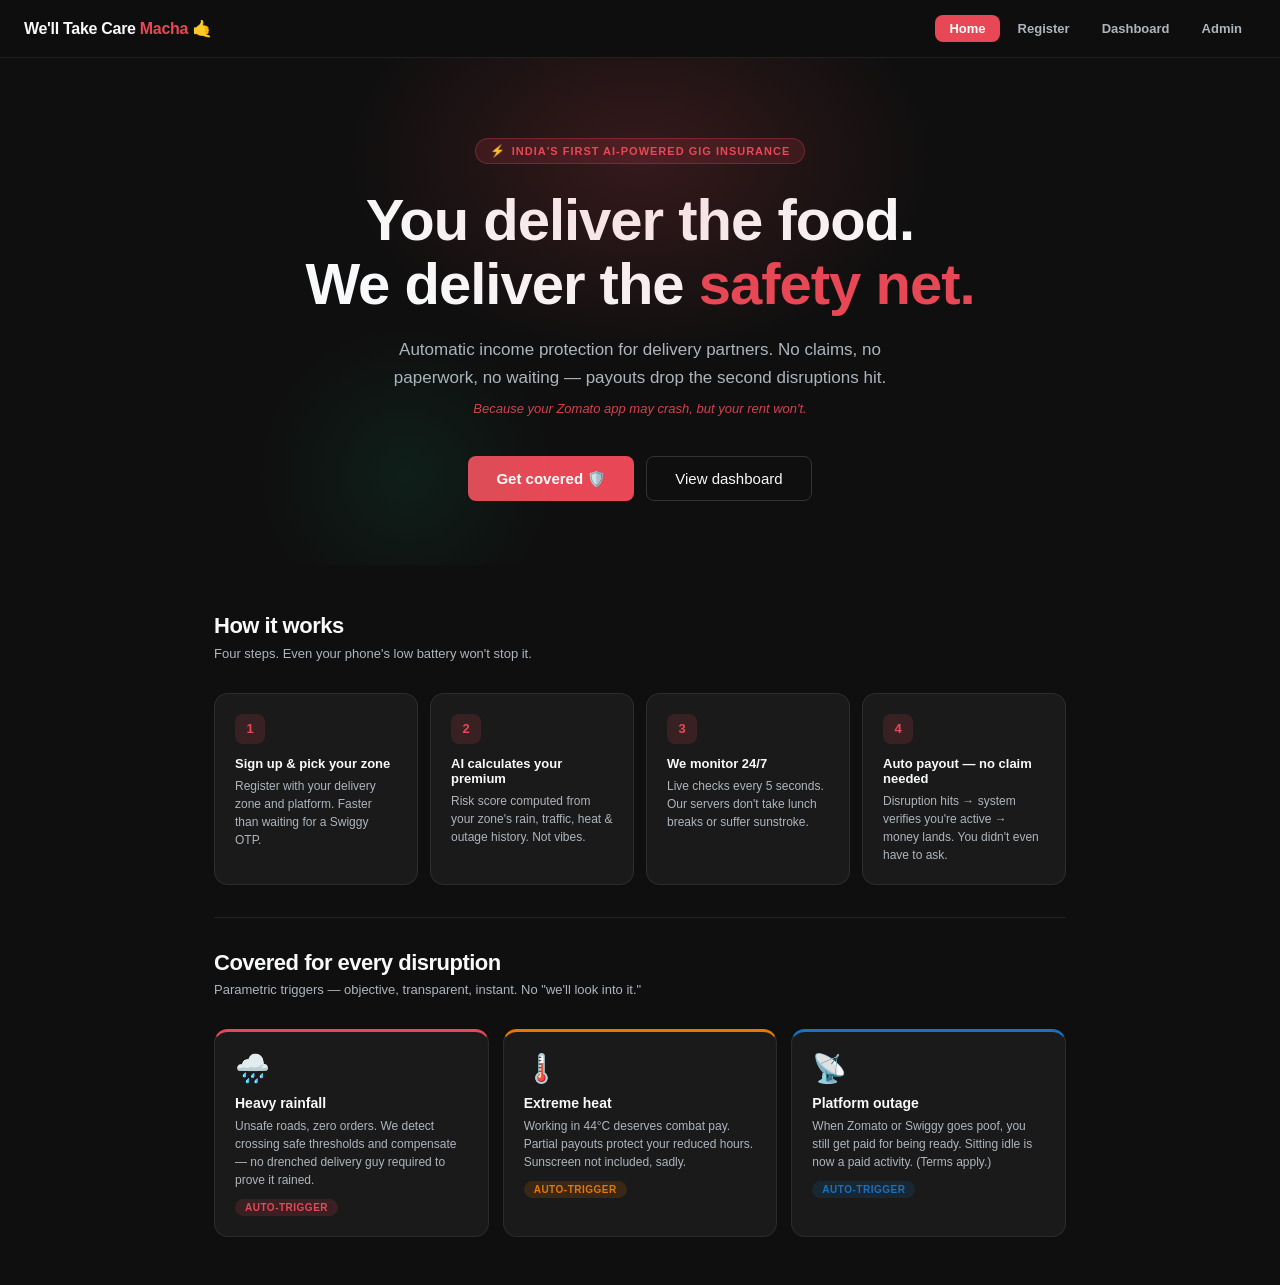
==== commit 9ae288c2: "Update index.html" ====
--- a/index.html
+++ b/index.html
@@ -596,9 +596,9 @@
     <div class="hero-badge">India's first AI-powered gig insurance</div>
     <h1>You deliver the food.<br>We deliver the <span class="accent">safety net.</span></h1>
     <p class="hero-sub">Automatic income protection for delivery partners. No claims, no paperwork, no waiting — payouts drop the second disruptions hit.</p>
-    <p class="hero-pun">Because your Zomato app may crash, but your rent won't. 😅</p>
+    <p class="hero-pun">Because your Zomato app may crash, but your rent won't.</p>
     <div class="hero-btns">
-      <button class="btn-primary" onclick="goto('register')">Get covered, macha 🛡️</button>
+      <button class="btn-primary" onclick="goto('register')">Get covered 🛡️</button>
       <button class="btn-secondary" onclick="goto('dashboard')">View dashboard</button>
     </div>
   </div>
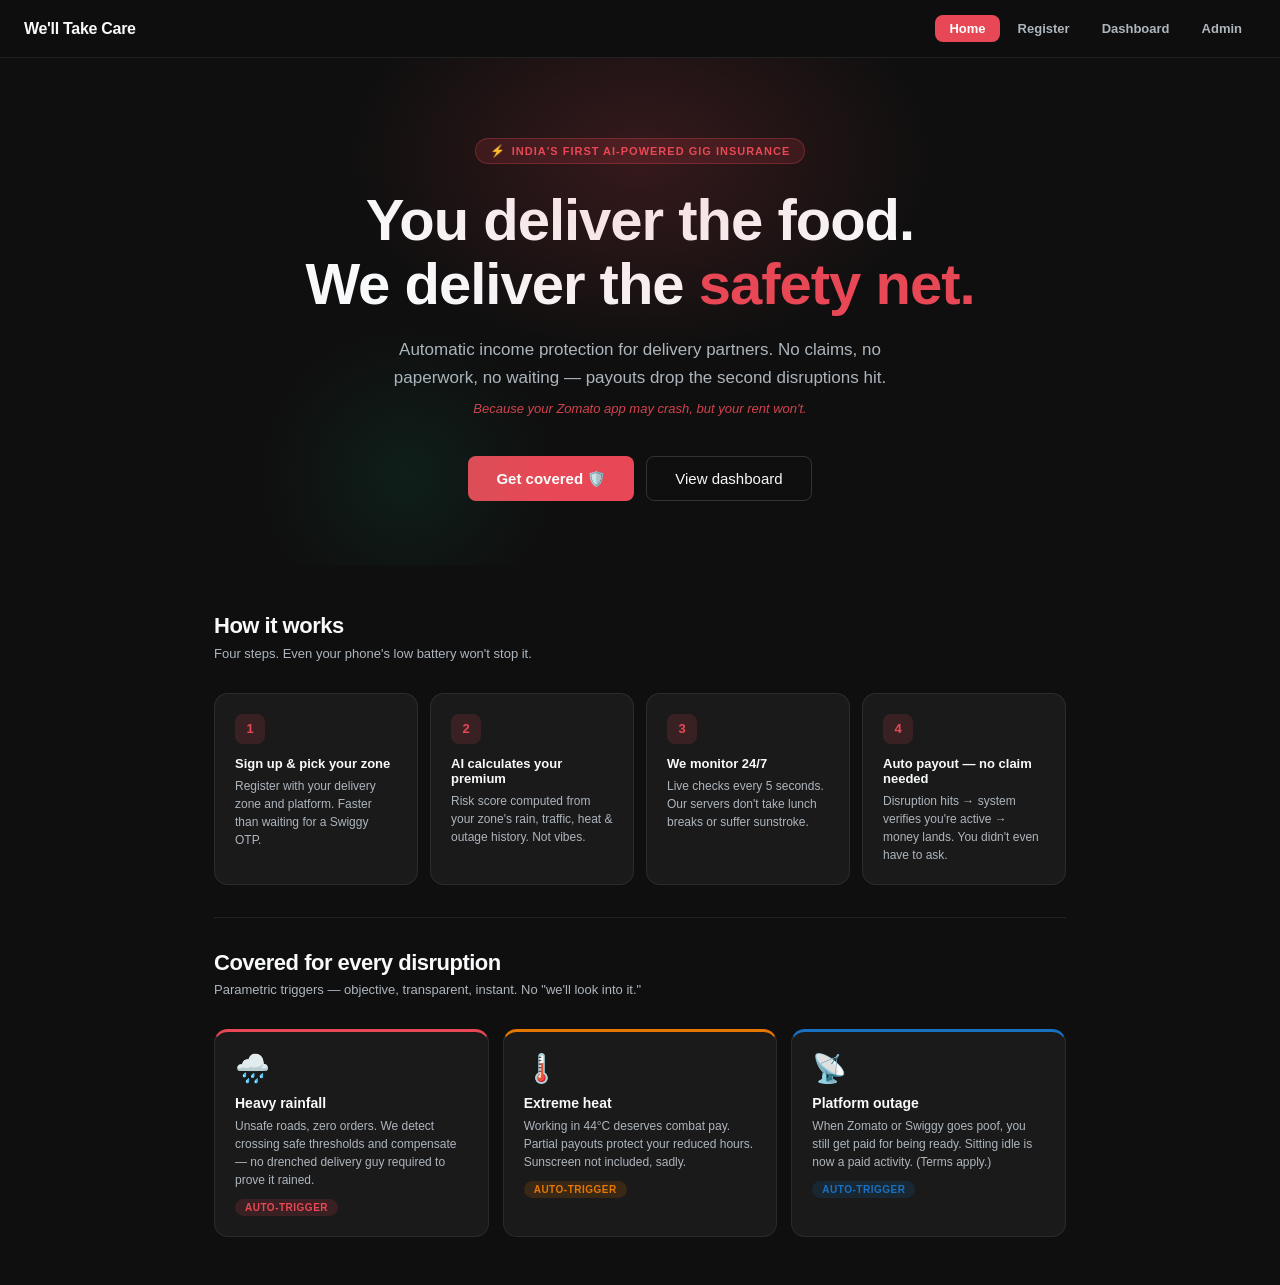
==== commit 187b164f: "Remove 'Macha' from title and nav logo" ====
--- a/index.html
+++ b/index.html
@@ -3,585 +3,15 @@
 <head>
   <meta charset="UTF-8">
   <meta name="viewport" content="width=device-width, initial-scale=1.0">
-  <title>We'll Take Care Macha — AI Insurance for Delivery Heroes</title>
+  <title>We'll Take Care — AI Insurance for Delivery Heroes</title>
   <link rel="preconnect" href="https://fonts.googleapis.com">
   <link href="https://fonts.googleapis.com/css2?family=Syne:wght@400;600;700;800&family=DM+Sans:wght@300;400;500;600&display=swap" rel="stylesheet">
-  <style>
-    * { box-sizing: border-box; margin: 0; padding: 0; }
-
-    :root {
-      --brand: #E84855;
-      --brand-light: #FDECED;
-      --brand-dark: #B5323D;
-      --teal: #0CA678;
-      --teal-light: #DCFAEE;
-      --blue: #1971C2;
-      --blue-light: #DBE9FF;
-      --amber: #E67700;
-      --amber-light: #FFF3CD;
-      --red: #C92A2A;
-      --red-light: #FFE3E3;
-      --green: #2F9E44;
-      --green-light: #D3F9D8;
-      --gray-50: #F8F9FA;
-      --gray-100: #F1F3F5;
-      --gray-200: #DEE2E6;
-      --gray-500: #ADB5BD;
-      --gray-600: #6C757D;
-      --bg: #0F0F0F;
-      --surface: #1A1A1A;
-      --surface2: #242424;
-      --border: rgba(255,255,255,0.08);
-      --border-strong: rgba(255,255,255,0.15);
-      --text-primary: #F8F9FA;
-      --text-secondary: #ADB5BD;
-      --radius: 14px;
-      --font: 'DM Sans', sans-serif;
-      --display: 'Syne', sans-serif;
-    }
-
-    body {
-      font-family: var(--font);
-      background: var(--bg);
-      color: var(--text-primary);
-      min-height: 100vh;
-      overflow-x: hidden;
-    }
-
-    .page { display: none; }
-    .page.active { display: block; }
-
-    /* NAV */
-    nav {
-      background: rgba(15,15,15,0.92);
-      backdrop-filter: blur(20px);
-      border-bottom: 1px solid var(--border);
-      padding: 0 1.5rem;
-      display: flex;
-      align-items: center;
-      gap: 1rem;
-      height: 58px;
-      position: sticky;
-      top: 0;
-      z-index: 100;
-    }
-    .nav-logo {
-      font-family: var(--display);
-      font-size: 16px;
-      color: var(--text-primary);
-      font-weight: 800;
-      flex: 1;
-      letter-spacing: -0.3px;
-    }
-    .nav-logo .accent { color: var(--brand); }
-    .nav-tabs { display: flex; gap: 4px; }
-    .nav-tab {
-      padding: 6px 14px;
-      border-radius: 8px;
-      border: none;
-      background: transparent;
-      font-family: var(--font);
-      font-size: 13px;
-      font-weight: 600;
-      color: var(--text-secondary);
-      cursor: pointer;
-      transition: all 0.2s;
-    }
-    .nav-tab:hover { background: var(--surface2); color: var(--text-primary); }
-    .nav-tab.active { background: var(--brand); color: #fff; }
-
-    /* HERO */
-    .hero {
-      padding: 5rem 1.5rem 4rem;
-      text-align: center;
-      position: relative;
-      overflow: hidden;
-      background: var(--bg);
-    }
-    .hero::before {
-      content: '';
-      position: absolute;
-      top: -100px; left: 50%;
-      transform: translateX(-50%);
-      width: 600px; height: 400px;
-      background: radial-gradient(ellipse, rgba(232,72,85,0.18) 0%, transparent 70%);
-      pointer-events: none;
-    }
-    .hero::after {
-      content: '';
-      position: absolute;
-      bottom: -60px; left: 20%;
-      width: 300px; height: 300px;
-      background: radial-gradient(ellipse, rgba(12,166,120,0.1) 0%, transparent 70%);
-      pointer-events: none;
-    }
-    .hero-badge {
-      display: inline-flex;
-      align-items: center;
-      gap: 6px;
-      background: rgba(232,72,85,0.15);
-      border: 1px solid rgba(232,72,85,0.3);
-      color: var(--brand);
-      font-size: 11px;
-      font-weight: 700;
-      padding: 5px 14px;
-      border-radius: 20px;
-      margin-bottom: 1.5rem;
-      text-transform: uppercase;
-      letter-spacing: 1px;
-    }
-    .hero-badge::before { content: '⚡'; font-size: 12px; }
-    .hero h1 {
-      font-family: var(--display);
-      font-size: clamp(32px, 6vw, 58px);
-      font-weight: 800;
-      line-height: 1.1;
-      margin-bottom: 1.25rem;
-      color: var(--text-primary);
-      letter-spacing: -1px;
-    }
-    .hero h1 .accent { color: var(--brand); }
-    .hero-sub {
-      font-size: 17px;
-      color: var(--text-secondary);
-      max-width: 540px;
-      margin: 0 auto 0.6rem;
-      line-height: 1.65;
-      font-weight: 400;
-    }
-    .hero-pun {
-      font-size: 13px;
-      color: var(--brand);
-      max-width: 480px;
-      margin: 0 auto 2.5rem;
-      font-style: italic;
-      opacity: 0.9;
-    }
-    .hero-btns { display: flex; gap: 12px; justify-content: center; flex-wrap: wrap; }
-
-    .btn-primary {
-      background: var(--brand);
-      color: #fff;
-      border: none;
-      padding: 13px 28px;
-      border-radius: 8px;
-      font-family: var(--font);
-      font-size: 15px;
-      font-weight: 600;
-      cursor: pointer;
-      transition: all 0.2s;
-    }
-    .btn-primary:hover { background: var(--brand-dark); transform: translateY(-2px); box-shadow: 0 8px 24px rgba(232,72,85,0.35); }
-    .btn-secondary {
-      background: transparent;
-      color: var(--text-primary);
-      border: 1px solid var(--border-strong);
-      padding: 13px 28px;
-      border-radius: 8px;
-      font-family: var(--font);
-      font-size: 15px;
-      font-weight: 500;
-      cursor: pointer;
-      transition: all 0.2s;
-    }
-    .btn-secondary:hover { background: var(--surface2); }
-
-    /* SECTIONS */
-    .section { padding: 3rem 1.5rem; max-width: 900px; margin: 0 auto; }
-    .section-title {
-      font-family: var(--display);
-      font-size: 22px;
-      font-weight: 800;
-      margin-bottom: 0.4rem;
-      letter-spacing: -0.5px;
-    }
-    .section-sub { color: var(--text-secondary); font-size: 13px; margin-bottom: 2rem; }
-    .section-divider { height: 1px; background: var(--border); margin: 2rem 0; }
-
-    /* STEPS */
-    .steps-grid { display: grid; grid-template-columns: repeat(auto-fit, minmax(180px, 1fr)); gap: 12px; }
-    .step-card {
-      background: var(--surface);
-      border: 1px solid var(--border);
-      border-radius: var(--radius);
-      padding: 1.25rem;
-      transition: border-color 0.2s;
-    }
-    .step-card:hover { border-color: var(--border-strong); }
-    .step-num {
-      width: 30px; height: 30px;
-      background: rgba(232,72,85,0.15);
-      color: var(--brand);
-      border-radius: 8px;
-      display: flex; align-items: center; justify-content: center;
-      font-weight: 800; font-size: 13px;
-      margin-bottom: 12px;
-    }
-    .step-card h3 { font-size: 13px; font-weight: 700; margin-bottom: 6px; }
-    .step-card p { font-size: 12px; color: var(--text-secondary); line-height: 1.5; }
-
-    /* SCENARIO CARDS */
-    .scenarios { display: grid; grid-template-columns: repeat(auto-fit, minmax(220px, 1fr)); gap: 14px; }
-    .scenario-card {
-      background: var(--surface);
-      border: 1px solid var(--border);
-      border-radius: var(--radius);
-      padding: 1.25rem;
-      border-top: 3px solid var(--brand);
-      transition: transform 0.2s, border-color 0.2s;
-    }
-    .scenario-card:hover { transform: translateY(-3px); }
-    .scenario-card.heat { border-top-color: var(--amber); }
-    .scenario-card.outage { border-top-color: var(--blue); }
-    .scenario-icon { font-size: 28px; margin-bottom: 10px; }
-    .scenario-card h3 { font-size: 14px; font-weight: 700; margin-bottom: 6px; }
-    .scenario-card p { font-size: 12px; color: var(--text-secondary); line-height: 1.5; }
-    .scenario-tag {
-      display: inline-block;
-      margin-top: 10px;
-      font-size: 10px; font-weight: 700;
-      padding: 3px 10px;
-      border-radius: 20px;
-      background: rgba(232,72,85,0.15); color: var(--brand);
-      text-transform: uppercase; letter-spacing: 0.5px;
-    }
-    .scenario-card.heat .scenario-tag { background: rgba(230,119,0,0.15); color: var(--amber); }
-    .scenario-card.outage .scenario-tag { background: rgba(25,113,194,0.15); color: var(--blue); }
-
-    /* REGISTRATION */
-    .form-card {
-      background: var(--surface);
-      border: 1px solid var(--border);
-      border-radius: var(--radius);
-      padding: 2rem;
-      max-width: 560px;
-      margin: 0 auto;
-    }
-    .form-title {
-      font-family: var(--display);
-      font-size: 22px;
-      font-weight: 800;
-      margin-bottom: 0.3rem;
-      letter-spacing: -0.5px;
-    }
-    .form-subtitle { font-size: 13px; color: var(--text-secondary); margin-bottom: 1.5rem; }
-    .form-group { margin-bottom: 1rem; }
-    .form-group label { display: block; font-size: 12px; font-weight: 600; margin-bottom: 6px; color: var(--text-secondary); text-transform: uppercase; letter-spacing: 0.5px; }
-    .form-group input, .form-group select {
-      width: 100%;
-      padding: 10px 14px;
-      border: 1px solid var(--border-strong);
-      border-radius: 8px;
-      font-family: var(--font);
-      font-size: 14px;
-      background: var(--surface2);
-      color: var(--text-primary);
-      outline: none;
-      transition: border-color 0.2s, box-shadow 0.2s;
-    }
-    .form-group input::placeholder { color: var(--text-secondary); }
-    .form-group select option { background: #1a1a1a; }
-    .form-group input:focus, .form-group select:focus {
-      border-color: var(--brand);
-      box-shadow: 0 0 0 3px rgba(232,72,85,0.15);
-    }
-    .form-row { display: grid; grid-template-columns: 1fr 1fr; gap: 12px; }
-
-    .plan-cards { display: grid; grid-template-columns: 1fr 1fr; gap: 12px; margin: 1rem 0; }
-    .plan-card {
-      border: 1.5px solid var(--border-strong);
-      border-radius: 12px;
-      padding: 1rem;
-      cursor: pointer;
-      transition: all 0.2s;
-      background: var(--surface2);
-    }
-    .plan-card:hover { border-color: var(--brand); }
-    .plan-card.selected { border-color: var(--brand); background: rgba(232,72,85,0.08); }
-    .plan-card h4 { font-size: 14px; font-weight: 700; margin-bottom: 4px; }
-    .plan-card .price { font-size: 22px; font-weight: 800; color: var(--brand); font-family: var(--display); }
-    .plan-card .price span { font-size: 11px; font-weight: 400; color: var(--text-secondary); }
-    .plan-card p { font-size: 11px; color: var(--text-secondary); margin-top: 4px; }
-    .plan-badge { font-size: 10px; font-weight: 700; background: var(--brand); color: #fff; padding: 2px 8px; border-radius: 20px; display: inline-block; margin-bottom: 6px; }
-
-    .risk-display {
-      background: var(--surface2);
-      border: 1px solid var(--border);
-      border-radius: 10px;
-      padding: 1rem;
-      margin: 1rem 0;
-      display: none;
-    }
-    .risk-bar-label { font-size: 11px; font-weight: 700; color: var(--text-secondary); margin-bottom: 8px; display: flex; justify-content: space-between; align-items: center; }
-    .risk-bar { height: 6px; background: var(--surface); border-radius: 3px; overflow: hidden; }
-    .risk-fill { height: 100%; border-radius: 3px; transition: width 0.6s, background 0.6s; background: var(--teal); }
-    .risk-fill.medium { background: var(--amber); }
-    .risk-fill.high { background: var(--brand); }
-    .risk-inputs { display: grid; grid-template-columns: repeat(3, 1fr); gap: 8px; margin-top: 10px; }
-    .risk-input-item { background: var(--surface); border-radius: 8px; padding: 8px; text-align: center; }
-    .risk-input-item .ri-label { font-size: 10px; color: var(--text-secondary); font-weight: 600; }
-    .risk-input-item .ri-val { font-size: 13px; font-weight: 800; margin-top: 2px; }
-
-    /* DASHBOARD */
-    .dash-header {
-      background: var(--surface);
-      border-bottom: 1px solid var(--border);
-      padding: 1.25rem 1.5rem;
-      display: flex;
-      align-items: center;
-      gap: 12px;
-    }
-    .dash-avatar {
-      width: 44px; height: 44px;
-      background: rgba(232,72,85,0.2);
-      color: var(--brand);
-      border-radius: 10px;
-      display: flex; align-items: center; justify-content: center;
-      font-weight: 800; font-size: 15px;
-      flex-shrink: 0;
-      font-family: var(--display);
-    }
-    .dash-name { font-weight: 700; font-size: 15px; }
-    .dash-zone { font-size: 12px; color: var(--text-secondary); }
-    .status-pill {
-      margin-left: auto;
-      padding: 5px 12px;
-      border-radius: 6px;
-      font-size: 11px;
-      font-weight: 700;
-      white-space: nowrap;
-      font-family: var(--display);
-    }
-    .status-active { background: rgba(12,166,120,0.15); color: var(--teal); border: 1px solid rgba(12,166,120,0.25); }
-    .status-inactive { background: var(--surface2); color: var(--text-secondary); }
-    .status-expired { background: rgba(232,72,85,0.15); color: var(--brand); border: 1px solid rgba(232,72,85,0.25); }
-
-    .metrics-grid { display: grid; grid-template-columns: repeat(2, 1fr); gap: 12px; margin-bottom: 1.5rem; }
-    .metric-card {
-      background: var(--surface);
-      border: 1px solid var(--border);
-      border-radius: 12px;
-      padding: 1rem;
-    }
-    .metric-card .m-label { font-size: 11px; color: var(--text-secondary); font-weight: 600; margin-bottom: 6px; text-transform: uppercase; letter-spacing: 0.5px; }
-    .metric-card .m-val { font-size: 26px; font-weight: 800; font-family: var(--display); }
-    .metric-card .m-sub { font-size: 11px; color: var(--text-secondary); margin-top: 2px; }
-
-    /* LIVE MONITOR */
-    .monitor-card {
-      background: var(--surface);
-      border: 1px solid var(--border);
-      border-radius: var(--radius);
-      padding: 1.25rem;
-      margin-bottom: 1rem;
-    }
-    .monitor-header { display: flex; align-items: center; justify-content: space-between; margin-bottom: 1rem; }
-    .monitor-title { font-size: 14px; font-weight: 700; }
-    .live-dot {
-      width: 7px; height: 7px;
-      border-radius: 50%;
-      background: var(--teal);
-      display: inline-block;
-      margin-right: 6px;
-      animation: pulse 1.5s infinite;
-    }
-    @keyframes pulse { 0%,100%{opacity:1} 50%{opacity:0.3} }
-    .live-label { font-size: 11px; color: var(--teal); font-weight: 700; }
-
-    .condition-row {
-      display: flex; align-items: center; gap: 10px;
-      padding: 9px 0;
-      border-bottom: 1px solid var(--border);
-    }
-    .condition-row:last-child { border-bottom: none; }
-    .cond-icon { font-size: 18px; width: 26px; text-align: center; }
-    .cond-name { font-size: 13px; font-weight: 600; flex: 1; }
-    .cond-val { font-size: 13px; font-weight: 700; font-family: var(--display); }
-    .cond-status {
-      font-size: 10px; font-weight: 700;
-      padding: 3px 10px; border-radius: 6px;
-      min-width: 58px; text-align: center;
-      text-transform: uppercase; letter-spacing: 0.5px;
-    }
-    .cond-ok { background: rgba(12,166,120,0.15); color: var(--teal); }
-    .cond-warn { background: rgba(230,119,0,0.15); color: var(--amber); }
-    .cond-alert { background: rgba(232,72,85,0.15); color: var(--brand); animation: flashAlert 0.8s infinite; }
-    @keyframes flashAlert { 0%,100%{opacity:1} 50%{opacity:0.6} }
-
-    /* COVERAGE BAR */
-    .coverage-bar-wrap { margin: 0.5rem 0 1rem; }
-    .coverage-bar { height: 6px; background: var(--surface2); border-radius: 3px; overflow: hidden; }
-    .coverage-fill { height: 100%; background: var(--brand); border-radius: 3px; transition: width 1.5s; }
-    .coverage-label { display: flex; justify-content: space-between; font-size: 11px; color: var(--text-secondary); margin-top: 4px; }
-
-    /* SIMULATOR */
-    .sim-grid { display: grid; grid-template-columns: repeat(auto-fit, minmax(150px, 1fr)); gap: 10px; margin-bottom: 1.5rem; }
-    .sim-card {
-      background: var(--surface);
-      border: 1px solid var(--border);
-      border-radius: 12px;
-      padding: 1rem;
-      cursor: pointer;
-      text-align: center;
-      transition: all 0.2s;
-      font-family: var(--font);
-    }
-    .sim-card:hover { border-color: var(--border-strong); transform: translateY(-2px); }
-    .sim-card.triggered { border-color: var(--brand); background: rgba(232,72,85,0.08); }
-    .sim-card .s-icon { font-size: 26px; margin-bottom: 8px; }
-    .sim-card .s-name { font-size: 13px; font-weight: 700; color: var(--text-primary); }
-    .sim-card .s-desc { font-size: 11px; color: var(--text-secondary); margin-top: 4px; }
-
-    /* PIPELINE VIZ */
-    .pipeline {
-      background: var(--surface);
-      border: 1px solid var(--border);
-      border-radius: var(--radius);
-      padding: 1rem 1.25rem;
-      margin-bottom: 1rem;
-      display: none;
-    }
-    .pipeline.visible { display: block; }
-    .pipeline-title { font-size: 12px; font-weight: 700; color: var(--text-secondary); text-transform: uppercase; letter-spacing: 0.5px; margin-bottom: 10px; }
-    .pipeline-steps { display: flex; align-items: center; gap: 0; overflow-x: auto; padding-bottom: 4px; }
-    .pipeline-step {
-      display: flex; flex-direction: column; align-items: center; min-width: 80px;
-      padding: 6px 4px;
-    }
-    .pipe-dot {
-      width: 28px; height: 28px;
-      border-radius: 50%;
-      border: 2px solid var(--border-strong);
-      display: flex; align-items: center; justify-content: center;
-      font-size: 12px;
-      transition: all 0.3s;
-      background: var(--surface2);
-    }
-    .pipe-dot.active { border-color: var(--brand); background: rgba(232,72,85,0.15); color: var(--brand); }
-    .pipe-dot.done { border-color: var(--teal); background: rgba(12,166,120,0.15); color: var(--teal); }
-    .pipe-label { font-size: 10px; color: var(--text-secondary); margin-top: 5px; text-align: center; font-weight: 600; white-space: nowrap; }
-    .pipe-arrow { font-size: 12px; color: var(--border-strong); margin: 0 2px; flex-shrink: 0; padding-bottom: 16px; }
-    .pipe-arrow.active-arrow { color: var(--brand); }
-
-    /* PAYOUT FEED */
-    .payout-item {
-      display: flex; align-items: flex-start; gap: 12px;
-      padding: 12px 0;
-      border-bottom: 1px solid var(--border);
-      animation: slideIn 0.4s ease;
-    }
-    @keyframes slideIn { from { opacity: 0; transform: translateY(-8px); } to { opacity: 1; transform: translateY(0); } }
-    .payout-item:last-child { border-bottom: none; }
-    .payout-dot {
-      width: 34px; height: 34px;
-      border-radius: 8px;
-      display: flex; align-items: center; justify-content: center;
-      font-size: 15px;
-      flex-shrink: 0;
-    }
-    .payout-dot.rain { background: rgba(25,113,194,0.2); }
-    .payout-dot.heat { background: rgba(230,119,0,0.2); }
-    .payout-dot.outage { background: rgba(232,72,85,0.2); }
-    .payout-info { flex: 1; }
-    .payout-event { font-size: 13px; font-weight: 700; }
-    .payout-time { font-size: 11px; color: var(--text-secondary); margin-top: 1px; }
-    .payout-amount { font-size: 15px; font-weight: 800; color: var(--teal); font-family: var(--display); }
-
-    /* ADMIN */
-    .admin-stats { display: grid; grid-template-columns: repeat(2, 1fr); gap: 12px; margin-bottom: 1.5rem; }
-    .admin-stat {
-      background: var(--surface);
-      border: 1px solid var(--border);
-      border-radius: 12px; padding: 1rem;
-    }
-    .admin-stat .as-label { font-size: 11px; color: var(--text-secondary); font-weight: 600; margin-bottom: 4px; text-transform: uppercase; letter-spacing: 0.5px; }
-    .admin-stat .as-val { font-size: 24px; font-weight: 800; font-family: var(--display); }
-    .admin-stat .as-change { font-size: 11px; margin-top: 2px; }
-    .as-up { color: var(--teal); }
-    .as-down { color: var(--brand); }
-
-    .table-wrap { overflow-x: auto; border: 1px solid var(--border); border-radius: var(--radius); }
-    table { width: 100%; border-collapse: collapse; font-size: 13px; background: var(--surface); }
-    th {
-      text-align: left; font-size: 10px; font-weight: 700;
-      color: var(--text-secondary); padding: 10px 14px;
-      border-bottom: 1px solid var(--border);
-      text-transform: uppercase; letter-spacing: 0.5px;
-      background: var(--surface2);
-    }
-    td { padding: 11px 14px; border-bottom: 1px solid var(--border); }
-    tr:last-child td { border-bottom: none; }
-
-    .badge {
-      display: inline-block; padding: 2px 9px; border-radius: 5px;
-      font-size: 10px; font-weight: 700; text-transform: uppercase; letter-spacing: 0.3px;
-    }
-    .badge-green { background: rgba(12,166,120,0.15); color: var(--teal); }
-    .badge-amber { background: rgba(230,119,0,0.15); color: var(--amber); }
-    .badge-red { background: rgba(232,72,85,0.15); color: var(--brand); }
-    .badge-blue { background: rgba(25,113,194,0.15); color: var(--blue); }
-
-    /* TOAST */
-    #toast {
-      position: fixed; bottom: 24px; left: 50%;
-      transform: translateX(-50%);
-      background: var(--surface);
-      border: 1px solid var(--border-strong);
-      color: var(--text-primary);
-      padding: 12px 24px; border-radius: 8px;
-      font-size: 13px; font-weight: 600;
-      display: none; z-index: 9999;
-      max-width: 90vw; text-align: center;
-      animation: fadeInUp 0.3s ease;
-      box-shadow: 0 8px 32px rgba(0,0,0,0.4);
-    }
-    @keyframes fadeInUp {
-      from { opacity: 0; transform: translateX(-50%) translateY(8px); }
-      to { opacity: 1; transform: translateX(-50%) translateY(0); }
-    }
-
-    .empty-state { text-align: center; padding: 2rem; color: var(--text-secondary); font-size: 13px; }
-    .empty-state .e-icon { font-size: 36px; margin-bottom: 10px; }
-
-    .auto-badge {
-      display: inline-flex; align-items: center; gap: 5px;
-      background: rgba(12,166,120,0.12);
-      border: 1px solid rgba(12,166,120,0.2);
-      color: var(--teal);
-      font-size: 11px; font-weight: 600;
-      padding: 3px 10px; border-radius: 6px;
-      margin-bottom: 8px;
-    }
-    .auto-badge::before { content: '🤖'; font-size: 11px; }
-
-    .policy-countdown {
-      background: var(--surface2);
-      border: 1px solid var(--border);
-      border-radius: 10px;
-      padding: 10px 14px;
-      display: flex;
-      align-items: center;
-      justify-content: space-between;
-      margin-bottom: 1rem;
-      font-size: 13px;
-    }
-    .policy-countdown .pc-label { color: var(--text-secondary); font-size: 12px; }
-    .policy-countdown .pc-time { font-weight: 800; font-family: var(--display); }
-    .policy-countdown.expiring .pc-time { color: var(--brand); }
-    .policy-countdown.active .pc-time { color: var(--teal); }
-
-    @media (max-width: 540px) {
-      .nav-tab { padding: 5px 10px; font-size: 11px; }
-      .form-row { grid-template-columns: 1fr; }
-      .plan-cards { grid-template-columns: 1fr; }
-      .pipeline-steps { flex-wrap: nowrap; }
-    }
-  </style>
+  <link rel="stylesheet" href="style.css">
 </head>
 <body>
 
 <nav>
-  <div class="nav-logo">We'll Take Care <span class="accent">Macha</span> 🤙</div>
+  <div class="nav-logo">We'll Take Care <span class="accent"></div>
   <div class="nav-tabs">
     <button class="nav-tab active" onclick="goto('home')">Home</button>
     <button class="nav-tab" onclick="goto('register')">Register</button>
@@ -590,7 +20,7 @@
   </div>
 </nav>
 
-<!-- HOME PAGE -->
+<!-- ══════════════════ HOME PAGE ══════════════════ -->
 <div id="home" class="page active">
   <div class="hero">
     <div class="hero-badge">India's first AI-powered gig insurance</div>
@@ -615,7 +45,7 @@
       <div class="step-card">
         <div class="step-num">2</div>
         <h3>AI calculates your premium</h3>
-        <p>Risk score computed from your zone's rain, traffic, heat & outage history. Not vibes.</p>
+        <p>Risk score computed from your zone's rain, traffic, heat &amp; outage history. Not vibes.</p>
       </div>
       <div class="step-card">
         <div class="step-num">3</div>
@@ -656,7 +86,7 @@
   </div>
 </div>
 
-<!-- REGISTER PAGE -->
+<!-- ══════════════════ REGISTER PAGE ══════════════════ -->
 <div id="register" class="page">
   <div class="section">
     <div class="form-card">
@@ -739,7 +169,7 @@
   </div>
 </div>
 
-<!-- DASHBOARD PAGE -->
+<!-- ══════════════════ DASHBOARD PAGE ══════════════════ -->
 <div id="dashboard" class="page">
   <div class="dash-header">
     <div class="dash-avatar" id="dash-avatar">?</div>
@@ -751,6 +181,8 @@
   </div>
 
   <div class="section" style="padding-top:1.5rem">
+
+    <!-- Policy countdown -->
     <div id="policy-countdown-wrap" style="display:none">
       <div class="policy-countdown active" id="policy-countdown">
         <div>
@@ -761,6 +193,7 @@
       </div>
     </div>
 
+    <!-- Metrics -->
     <div class="metrics-grid">
       <div class="metric-card">
         <div class="m-label">This week earned</div>
@@ -784,6 +217,7 @@
       </div>
     </div>
 
+    <!-- Coverage bar -->
     <div style="font-size:12px;font-weight:700;margin-bottom:6px;color:var(--text-secondary);text-transform:uppercase;letter-spacing:0.5px">Weekly coverage progress</div>
     <div class="coverage-bar-wrap">
       <div class="coverage-bar"><div class="coverage-fill" id="coverage-fill" style="width:0%"></div></div>
@@ -792,7 +226,7 @@
 
     <div class="section-divider"></div>
 
-    <!-- LIVE CONDITIONS -->
+    <!-- Live conditions -->
     <div class="monitor-card">
       <div class="monitor-header">
         <div class="monitor-title">Live conditions — your zone</div>
@@ -830,7 +264,7 @@
       </div>
     </div>
 
-    <!-- CLAIMS PIPELINE -->
+    <!-- Claims pipeline -->
     <div class="auto-badge">Fully automated claims pipeline</div>
     <div class="pipeline" id="pipeline-viz">
       <div class="pipeline-title">Active claim processing</div>
@@ -862,9 +296,9 @@
       </div>
     </div>
 
-    <!-- TRIGGER SIMULATOR -->
+    <!-- Manual trigger simulator -->
     <div style="font-size:13px;font-weight:700;margin-bottom:4px">Manual trigger simulator</div>
-    <div style="font-size:12px;color:var(--text-secondary);margin-bottom:12px">Or just wait — auto-detection fires on its own when thresholds cross 😎</div>
+    <div style="font-size:12px;color:var(--text-secondary);margin-bottom:12px">Or just wait — auto-detection fires on its own when thresholds cross </div>
     <div class="sim-grid">
       <button class="sim-card" onclick="manualTrigger('rain', this)">
         <div class="s-icon">🌧️</div>
@@ -888,7 +322,7 @@
       </button>
     </div>
 
-    <!-- PAYOUT FEED -->
+    <!-- Payout feed -->
     <div class="monitor-card">
       <div class="monitor-header">
         <div class="monitor-title">Payout history</div>
@@ -904,7 +338,7 @@
   </div>
 </div>
 
-<!-- ADMIN PAGE -->
+<!-- ══════════════════ ADMIN PAGE ══════════════════ -->
 <div id="admin" class="page">
   <div class="section">
     <div class="section-title">Admin panel</div>
@@ -947,7 +381,11 @@
           </tr>
         </thead>
         <tbody id="admin-tbody">
-          <tr><td colspan="6" style="text-align:center;color:var(--text-secondary);padding:1.5rem">No registered workers yet</td></tr>
+          <tr>
+            <td colspan="6" style="text-align:center;color:var(--text-secondary);padding:1.5rem">
+              No registered workers yet
+            </td>
+          </tr>
         </tbody>
       </table>
     </div>
@@ -959,645 +397,9 @@
   </div>
 </div>
 
+<!-- Toast -->
 <div id="toast"></div>
 
-<script>
-// ═══════════════════════════════════════════════════════════
-//  ZONE DATA & CONSTANTS
-// ═══════════════════════════════════════════════════════════
-const zones = {
-  koramangala: { risk: 72, label: 'High',   city: 'Bengaluru', avgRain: 18, avgTemp: 34, traffic: 'High' },
-  indiranagar: { risk: 55, label: 'Medium', city: 'Bengaluru', avgRain: 12, avgTemp: 32, traffic: 'Moderate' },
-  whitefield:  { risk: 40, label: 'Low',    city: 'Bengaluru', avgRain: 8,  avgTemp: 30, traffic: 'Low' },
-  bandra:      { risk: 68, label: 'High',   city: 'Mumbai',    avgRain: 22, avgTemp: 35, traffic: 'High' },
-  andheri:     { risk: 60, label: 'Medium', city: 'Mumbai',    avgRain: 16, avgTemp: 34, traffic: 'Moderate' },
-  connaught:   { risk: 50, label: 'Medium', city: 'Delhi',     avgRain: 10, avgTemp: 38, traffic: 'Moderate' },
-  gurgaon:     { risk: 45, label: 'Low',    city: 'Delhi NCR', avgRain: 8,  avgTemp: 37, traffic: 'Low' }
-};
-
-const planLimits = { basic: 300, premium: 600 };
-const BASE_PRICE  = { basic: 49, premium: 89 };
-
-const eventMeta = {
-  rain:   { label: 'Heavy rain',       icon: '🌧️', type: 'rain',   rainThreshold: 25, tempThreshold: null },
-  heat:   { label: 'Extreme heat',     icon: '☀️',  type: 'heat',   rainThreshold: null, tempThreshold: 42 },
-  outage: { label: 'Platform outage',  icon: '📡', type: 'outage'  },
-  curfew: { label: 'Area curfew',      icon: '🚫', type: 'outage'  }
-};
-
-let state = {
-  registered: false,
-  name: '', zone: '', platform: '', plan: 'premium',
-  totalEarned: 0, disruptions: 0, autoTriggered: 0,
-  workers: [],
-  policyStartTime: null
-};
-
-let conditionInterval = null;
-let policyInterval    = null;
-let toastTimer        = null;
-let currentConditions = { rain: 0, temp: 30, traffic: 'Low', platformDown: false };
-
-// ═══════════════════════════════════════════════════════════
-//  API ABSTRACTION LAYER
-//  All data fetching/mocking centralised here
-// ═══════════════════════════════════════════════════════════
-function getWeather(zone) {
-  // Mock weather API — simulates realistic values seeded by zone data
-  const zd = zones[zone] || { avgRain: 5, avgTemp: 30 };
-  const variance = 0.4;
-  const rain = Math.max(0, Math.round(
-    zd.avgRain * (1 + (Math.random() - 0.5) * variance * 2)
-  ));
-  const temp = Math.round(
-    zd.avgTemp + (Math.random() - 0.4) * 8
-  );
-  // Occasional spike to trigger events (10% chance)
-  const spike = Math.random() < 0.10;
-  return {
-    rain: spike ? rain + 15 : rain,
-    temp: spike ? temp + 10 : temp
-  };
-}
-
-function getTraffic(zone) {
-  // Mock traffic API
-  const zd = zones[zone] || { traffic: 'Low' };
-  const levels = ['Low', 'Moderate', 'High'];
-  const baseIdx = levels.indexOf(zd.traffic);
-  // Drift by ±1 with boundaries
-  const drift = Math.floor(Math.random() * 3) - 1;
-  const idx = Math.max(0, Math.min(2, baseIdx + drift));
-  return levels[idx];
-}
-
-function getServerStatus(platform) {
-  // Mock server status API — 5% chance of outage
-  const down = Math.random() < 0.05;
-  return { online: !down, platform: platform || 'platform' };
-}
-
-function isUserActive() {
-  // User activity validation: must be registered and policy must be valid
-  if (!state.registered) return false;
-  if (!isPolicyValid()) return false;
-  // Simulate: 85% of the time the user is considered "actively riding"
-  return Math.random() < 0.85;
-}
-
-function isPolicyValid() {
-  if (!state.policyStartTime) return false;
-  const elapsed = Date.now() - state.policyStartTime;
-  const weekMs  = 7 * 24 * 60 * 60 * 1000;
-  return elapsed < weekMs;
-}
-
-// ═══════════════════════════════════════════════════════════
-//  AI / ML RISK SCORE ENGINE
-//  Risk score computed from real inputs → premium calculation
-// ═══════════════════════════════════════════════════════════
-function computeRiskScore(zone, platform) {
-  const zd = zones[zone];
-  if (!zd) return { score: 50, label: 'Medium' };
-
-  // Input factors
-  const rainFactor    = Math.min(1, zd.avgRain / 25);      // normalised 0-1
-  const tempFactor    = Math.min(1, Math.max(0, (zd.avgTemp - 28) / 20));
-  const trafficFactor = zd.traffic === 'High' ? 1 : zd.traffic === 'Moderate' ? 0.5 : 0.2;
-
-  // Platform-specific risk modifier
-  const platformRisk = { zomato: 0.05, swiggy: 0.03, zepto: 0.08, blinkit: 0.06 };
-  const platformMod  = platformRisk[platform] || 0.05;
-
-  // Weighted score
-  const score = Math.round(
-    rainFactor * 35 +
-    tempFactor * 25 +
-    trafficFactor * 30 +
-    platformMod * 100 * 0.10
-  );
-
-  const clamped = Math.min(100, Math.max(0, score));
-  const label   = clamped > 65 ? 'High' : clamped > 40 ? 'Medium' : 'Low';
-  return { score: clamped, label };
-}
-
-function computePremium(riskScore, plan) {
-  // Dynamic premium = base price + risk adjustment
-  const base = BASE_PRICE[plan] || 49;
-  let adj;
-  if (riskScore > 65)      adj = base * 0.35;
-  else if (riskScore > 40) adj = base * 0.18;
-  else                     adj = 0;
-  return Math.round(base + adj);
-}
-
-// ═══════════════════════════════════════════════════════════
-//  CLAIMS PROCESSING PIPELINE
-//  detect trigger → verify user → estimate loss → process payout
-// ═══════════════════════════════════════════════════════════
-async function processClaim(type, isAuto) {
-  if (!state.registered) return;
-  if ((type === 'outage' || type === 'curfew') && state.plan === 'basic') {
-    showToast('Platform outage & curfew payouts require the Premium plan');
-    return;
-  }
-
-  showPipeline();
-
-  // Step 0 — Detect trigger
-  await pipelineStep(0, 400);
-
-  // Step 1 — Verify user active
-  const active = isUserActive();
-  await pipelineStep(1, 500);
-  if (!active) {
-    showToast('⚠️ You appear offline — payout skipped (not active)');
-    hidePipeline();
-    return;
-  }
-
-  // Step 2 — Estimate loss
-  const ev     = eventMeta[type];
-  const max    = planLimits[state.plan];
-  const { score } = computeRiskScore(state.zone, state.platform);
-  const riskMult  = 1 + (score / 100) * 0.4;       // higher risk → higher payout
-  const amount    = Math.floor(max * (0.35 + Math.random() * 0.45) * riskMult);
-  await pipelineStep(2, 500);
-
-  // Step 3 — Process payout
-  state.totalEarned += amount;
-  state.disruptions += 1;
-  if (isAuto) state.autoTriggered += 1;
-  await pipelineStep(3, 500);
-
-  // Step 4 — Credited
-  await pipelineStep(4, 400);
-
-  // Update coverage progress based on policy time
-  updateCoverageFromPolicy();
-
-  // Update dashboard
-  document.getElementById('dash-earned').textContent      = '₹' + state.totalEarned;
-  document.getElementById('dash-disruptions').textContent = state.disruptions;
-
-  // Add payout to feed + localStorage
-  recordPayout(type, amount, ev, isAuto);
-
-  // Update admin
-  document.getElementById('admin-total-payouts').textContent = '₹' + state.totalEarned;
-  document.getElementById('admin-auto-count').textContent     = state.autoTriggered;
-  state.workers = state.workers.map(w =>
-    w.name === state.name ? { ...w, payouts: w.payouts + 1, earned: w.earned + amount } : w
-  );
-  persistState();
-
-  showToast('₹' + amount + ' credited — ' + ev.label.toLowerCase() + ' payout!' + (isAuto ? ' 🤖 (auto)' : ''), 4000);
-  setTimeout(hidePipeline, 1200);
-}
-
-// ═══════════════════════════════════════════════════════════
-//  DATA PERSISTENCE — localStorage
-// ═══════════════════════════════════════════════════════════
-const STORAGE_KEY = 'wtcm_state';
-
-function persistState() {
-  try {
-    const toStore = {
-      ...state,
-      payouts: getPayoutsFromDOM()
-    };
-    localStorage.setItem(STORAGE_KEY, JSON.stringify(toStore));
-  } catch(e) { console.warn('Storage write failed', e); }
-}
-
-function loadState() {
-  try {
-    const raw = localStorage.getItem(STORAGE_KEY);
-    if (!raw) return;
-    const saved = JSON.parse(raw);
-    if (!saved.registered) return;
-
-    state = { ...state, ...saved };
-    delete state.payouts;
-
-    // Restore UI
-    const initials  = saved.name.split(' ').map(w => w[0]).join('').toUpperCase().slice(0, 2);
-    const zd        = zones[saved.zone] || {};
-    const platLabel = saved.platform.charAt(0).toUpperCase() + saved.platform.slice(1);
-
-    document.getElementById('dash-avatar').textContent  = initials;
-    document.getElementById('dash-name').textContent    = saved.name;
-    document.getElementById('dash-zone').textContent    = (zd.city || saved.zone) + ' · ' + platLabel;
-    document.getElementById('dash-days').textContent    = getDaysLeft();
-    document.getElementById('dash-plan-label').textContent = platLabel + ' · ' + saved.plan.charAt(0).toUpperCase() + saved.plan.slice(1) + ' plan';
-    document.getElementById('dash-limit').textContent   = '₹' + planLimits[saved.plan];
-    document.getElementById('dash-earned').textContent  = '₹' + saved.totalEarned;
-    document.getElementById('dash-disruptions').textContent = saved.disruptions;
-
-    updateCoverageFromPolicy();
-
-    // Restore payout history
-    const feed = document.getElementById('payout-feed');
-    if (saved.payouts && saved.payouts.length) {
-      feed.innerHTML = '';
-      saved.payouts.reverse().forEach(p => {
-        const item = document.createElement('div');
-        item.className = 'payout-item';
-        item.innerHTML = `
-          <div class="payout-dot ${p.type}">${p.icon}</div>
-          <div class="payout-info">
-            <div class="payout-event">${p.label} detected in your zone</div>
-            <div class="payout-time">${p.time} · AI verified · Auto-credited${p.auto ? ' 🤖' : ''}</div>
-          </div>
-          <div class="payout-amount">+₹${p.amount}</div>
-        `;
-        feed.appendChild(item);
-      });
-    }
-
-    updateStatusPill();
-    document.getElementById('policy-countdown-wrap').style.display = 'block';
-    startPolicyCountdown();
-    startConditionPolling();
-    renderAdmin();
-
-  } catch(e) { console.warn('State restore failed', e); }
-}
-
-function getPayoutsFromDOM() {
-  const items = document.querySelectorAll('.payout-item');
-  const arr = [];
-  items.forEach(item => {
-    const dot    = item.querySelector('.payout-dot');
-    const event  = item.querySelector('.payout-event')?.textContent;
-    const time   = item.querySelector('.payout-time')?.textContent;
-    const amount = item.querySelector('.payout-amount')?.textContent?.replace('+₹','');
-    const type   = dot?.className?.replace('payout-dot ','').trim();
-    arr.push({ type, event, time, amount, label: event?.replace(' detected in your zone','') || '' });
-  });
-  return arr;
-}
-
-// ═══════════════════════════════════════════════════════════
-//  AUTOMATED CONDITION POLLING — setInterval every 5s
-// ═══════════════════════════════════════════════════════════
-function startConditionPolling() {
-  clearInterval(conditionInterval);
-  conditionInterval = setInterval(async () => {
-    if (!state.registered) return;
-
-    // Fetch from API abstraction layer
-    const weather  = getWeather(state.zone);
-    const traffic  = getTraffic(state.zone);
-    const server   = getServerStatus(state.platform);
-    const active   = isUserActive();
-
-    currentConditions = {
-      rain:         weather.rain,
-      temp:         weather.temp,
-      traffic:      traffic,
-      platformDown: !server.online
-    };
-
-    // Update UI
-    document.getElementById('cond-rain').textContent  = weather.rain + ' mm/hr';
-    document.getElementById('cond-temp').textContent  = weather.temp + '°C';
-    document.getElementById('cond-traffic').textContent = traffic;
-    document.getElementById('cond-platform').textContent = server.online ? 'Online' : 'Down';
-    document.getElementById('cond-activity').textContent = active ? 'Active' : 'Idle';
-
-    // Rain status
-    document.getElementById('cond-rain-s').className   = 'cond-status ' + (weather.rain > 25 ? 'cond-alert' : weather.rain > 15 ? 'cond-warn' : 'cond-ok');
-    document.getElementById('cond-rain-s').textContent = weather.rain > 25 ? 'Trigger!' : weather.rain > 15 ? 'Elevated' : 'Normal';
-
-    // Temp status
-    document.getElementById('cond-temp-s').className   = 'cond-status ' + (weather.temp > 42 ? 'cond-alert' : weather.temp > 36 ? 'cond-warn' : 'cond-ok');
-    document.getElementById('cond-temp-s').textContent = weather.temp > 42 ? 'Trigger!' : weather.temp > 36 ? 'High' : 'Normal';
-
-    // Traffic status
-    document.getElementById('cond-traffic-s').className   = 'cond-status ' +
-      (traffic === 'High' ? 'cond-alert' : traffic === 'Moderate' ? 'cond-warn' : 'cond-ok');
-    document.getElementById('cond-traffic-s').textContent =
-      traffic === 'High' ? 'Heavy' : traffic === 'Moderate' ? 'Elevated' : 'Clear';
-
-    // Platform status
-    document.getElementById('cond-platform-s').className   = 'cond-status ' + (server.online ? 'cond-ok' : 'cond-alert');
-    document.getElementById('cond-platform-s').textContent = server.online ? 'OK' : 'Outage!';
-
-    // Activity status
-    document.getElementById('cond-activity-s').className   = 'cond-status ' + (active ? 'cond-ok' : 'cond-warn');
-    document.getElementById('cond-activity-s').textContent = active ? 'Verified' : 'Offline';
-
-    // ── AUTOMATED TRIGGER DETECTION ──
-    // Only fires if policy is valid and user is active
-    if (!isPolicyValid()) return;
-    if (!active) return;
-
-    if (weather.rain > 25) {
-      await processClaim('rain', true);
-    } else if (weather.temp > 42) {
-      await processClaim('heat', true);
-    } else if (!server.online && state.plan === 'premium') {
-      await processClaim('outage', true);
-    }
-
-  }, 5000);
-}
-
-// ═══════════════════════════════════════════════════════════
-//  WEEKLY POLICY LOGIC — strict time-based enforcement
-// ═══════════════════════════════════════════════════════════
-function getDaysLeft() {
-  if (!state.policyStartTime) return 0;
-  const elapsed = Date.now() - state.policyStartTime;
-  const weekMs  = 7 * 24 * 60 * 60 * 1000;
-  const remaining = Math.max(0, weekMs - elapsed);
-  return Math.ceil(remaining / (24 * 60 * 60 * 1000));
-}
-
-function updateStatusPill() {
-  const pill = document.getElementById('dash-status');
-  if (!state.registered) {
-    pill.className = 'status-pill status-inactive';
-    pill.textContent = 'Inactive';
-    return;
-  }
-  if (!isPolicyValid()) {
-    pill.className = 'status-pill status-expired';
-    pill.textContent = 'Expired';
-    return;
-  }
-  pill.className = 'status-pill status-active';
-  pill.textContent = 'Active';
-}
-
-function startPolicyCountdown() {
-  clearInterval(policyInterval);
-  policyInterval = setInterval(() => {
-    if (!state.policyStartTime) return;
-    const weekMs    = 7 * 24 * 60 * 60 * 1000;
-    const elapsed   = Date.now() - state.policyStartTime;
-    const remaining = Math.max(0, weekMs - elapsed);
-
-    const d = Math.floor(remaining / (24*60*60*1000));
-    const h = Math.floor((remaining % (24*60*60*1000)) / (60*60*1000));
-    const m = Math.floor((remaining % (60*60*1000)) / 60000);
-
-    const el = document.getElementById('policy-time');
-    const wrap = document.getElementById('policy-countdown');
-    if (el) {
-      el.textContent = remaining === 0
-        ? 'Expired'
-        : d + 'd ' + h + 'h ' + m + 'm';
-      wrap.className = 'policy-countdown ' + (d < 2 ? 'expiring' : 'active');
-    }
-
-    document.getElementById('dash-days').textContent = getDaysLeft() || '—';
-    updateCoverageFromPolicy();
-    updateStatusPill();
-  }, 30000); // update every 30s
-}
-
-function updateCoverageFromPolicy() {
-  if (!state.policyStartTime) return;
-  const weekMs  = 7 * 24 * 60 * 60 * 1000;
-  const elapsed = Math.min(weekMs, Date.now() - state.policyStartTime);
-  const pct     = Math.round((elapsed / weekMs) * 100);
-  const dayNum  = Math.min(7, Math.ceil(elapsed / (24*60*60*1000)) + 1);
-  document.getElementById('coverage-fill').style.width = pct + '%';
-  document.getElementById('cov-day-label').textContent = 'Day ' + dayNum + ' of 7';
-}
-
-// ═══════════════════════════════════════════════════════════
-//  PIPELINE VISUALIZATION
-// ═══════════════════════════════════════════════════════════
-function showPipeline() {
-  const viz = document.getElementById('pipeline-viz');
-  viz.classList.add('visible');
-  for (let i = 0; i < 5; i++) {
-    const el = document.getElementById('pipe-' + i);
-    if (el) { el.className = 'pipe-dot'; }
-  }
-  for (let i = 0; i < 4; i++) {
-    const el = document.getElementById('arrow-' + i);
-    if (el) el.className = 'pipe-arrow';
-  }
-}
-
-function hidePipeline() {
-  document.getElementById('pipeline-viz').classList.remove('visible');
-}
-
-function pipelineStep(step, delay) {
-  return new Promise(resolve => {
-    setTimeout(() => {
-      const el = document.getElementById('pipe-' + step);
-      if (el) el.className = 'pipe-dot active';
-      // Mark previous as done
-      if (step > 0) {
-        const prev = document.getElementById('pipe-' + (step-1));
-        if (prev) prev.className = 'pipe-dot done';
-        const arr = document.getElementById('arrow-' + (step-1));
-        if (arr) arr.className = 'pipe-arrow active-arrow';
-      }
-      resolve();
-    }, delay);
-  });
-}
-
-// ═══════════════════════════════════════════════════════════
-//  PAYOUT RECORDING
-// ═══════════════════════════════════════════════════════════
-function recordPayout(type, amount, ev, isAuto) {
-  const now     = new Date();
-  const timeStr = now.toLocaleTimeString('en-IN', { hour: '2-digit', minute: '2-digit' });
-  const feed    = document.getElementById('payout-feed');
-  if (feed.querySelector('.empty-state')) feed.innerHTML = '';
-
-  const item = document.createElement('div');
-  item.className = 'payout-item';
-  item.innerHTML = `
-    <div class="payout-dot ${ev.type}">${ev.icon}</div>
-    <div class="payout-info">
-      <div class="payout-event">${ev.label} detected in your zone</div>
-      <div class="payout-time">Today ${timeStr} · AI verified · Auto-credited${isAuto ? ' 🤖' : ''}</div>
-    </div>
-    <div class="payout-amount">+₹${amount}</div>
-  `;
-  feed.prepend(item);
-  persistState();
-}
-
-// ═══════════════════════════════════════════════════════════
-//  NAVIGATION
-// ═══════════════════════════════════════════════════════════
-function goto(page) {
-  document.querySelectorAll('.page').forEach(p => p.classList.remove('active'));
-  document.getElementById(page).classList.add('active');
-  ['home','register','dashboard','admin'].forEach((id, i) => {
-    document.querySelectorAll('.nav-tab')[i].classList.toggle('active', id === page);
-  });
-  if (page === 'admin') renderAdmin();
-}
-
-// ═══════════════════════════════════════════════════════════
-//  TOAST
-// ═══════════════════════════════════════════════════════════
-function showToast(msg, duration = 3000) {
-  const t = document.getElementById('toast');
-  t.textContent = msg;
-  t.style.display = 'block';
-  clearTimeout(toastTimer);
-  toastTimer = setTimeout(() => { t.style.display = 'none'; }, duration);
-}
-
-// ═══════════════════════════════════════════════════════════
-//  REGISTRATION — risk score uses AI/ML engine
-// ═══════════════════════════════════════════════════════════
-function updateRisk() {
-  const zone     = document.getElementById('reg-zone').value;
-  const platform = document.getElementById('reg-platform').value;
-  const display  = document.getElementById('risk-display');
-
-  if (!zone) { display.style.display = 'none'; return; }
-
-  const zd = zones[zone];
-  const { score, label } = computeRiskScore(zone, platform || 'zomato');
-
-  display.style.display = 'block';
-
-  const fill = document.getElementById('risk-fill');
-  fill.style.width = score + '%';
-  fill.className   = 'risk-fill' + (score > 65 ? ' high' : score > 40 ? ' medium' : '');
-  document.getElementById('risk-label').textContent = label + ' (' + score + ')';
-
-  // Show input factors
-  document.getElementById('ri-rain').textContent    = zd.avgRain + ' mm';
-  document.getElementById('ri-temp').textContent    = zd.avgTemp + '°C';
-  document.getElementById('ri-traffic').textContent = zd.traffic;
-
-  // Dynamic premium calculation
-  const basicP   = computePremium(score, 'basic');
-  const premiumP = computePremium(score, 'premium');
-  document.getElementById('basic-price').innerHTML   = '₹' + basicP   + ' <span>/ week</span>';
-  document.getElementById('premium-price').innerHTML = '₹' + premiumP + ' <span>/ week</span>';
-}
-
-function selectPlan(p) {
-  state.plan = p;
-  document.getElementById('plan-basic').classList.toggle('selected',   p === 'basic');
-  document.getElementById('plan-premium').classList.toggle('selected', p === 'premium');
-}
-
-function activatePlan() {
-  const name     = document.getElementById('reg-name').value.trim();
-  const zone     = document.getElementById('reg-zone').value;
-  const platform = document.getElementById('reg-platform').value;
-  if (!name || !zone || !platform) { showToast('Fill all fields first, macha!'); return; }
-
-  const { score, label } = computeRiskScore(zone, platform);
-  const zd         = zones[zone];
-  const zoneLabel  = document.getElementById('reg-zone').options[document.getElementById('reg-zone').selectedIndex].text;
-  const platLabel  = platform.charAt(0).toUpperCase() + platform.slice(1);
-
-  state = {
-    ...state,
-    registered: true,
-    name, zone, platform,
-    riskScore: score,
-    totalEarned: 0, disruptions: 0, autoTriggered: 0,
-    policyStartTime: Date.now()
-  };
-
-  const initials = name.split(' ').map(w => w[0]).join('').toUpperCase().slice(0, 2);
-
-  document.getElementById('dash-avatar').textContent  = initials;
-  document.getElementById('dash-name').textContent    = name;
-  document.getElementById('dash-zone').textContent    = zoneLabel.split(',')[0] + ' · ' + platLabel;
-  document.getElementById('dash-earned').textContent  = '₹0';
-  document.getElementById('dash-days').textContent    = '7';
-  document.getElementById('dash-plan-label').textContent = platLabel + ' · ' + state.plan.charAt(0).toUpperCase() + state.plan.slice(1) + ' plan';
-  document.getElementById('dash-limit').textContent   = '₹' + planLimits[state.plan];
-  document.getElementById('dash-disruptions').textContent = '0';
-  document.getElementById('coverage-fill').style.width   = '0%';
-  document.getElementById('cov-day-label').textContent   = 'Day 1 of 7';
-  document.getElementById('payout-feed').innerHTML =
-    '<div class="empty-state"><div class="e-icon">💸</div><div>No payouts yet — conditions will auto-trigger soon!</div></div>';
-
-  document.getElementById('policy-countdown-wrap').style.display = 'block';
-  document.getElementById('policy-time').textContent = '7d 0h 0m';
-
-  state.workers = state.workers.filter(w => w.name !== name);
-  state.workers.push({ name, zone: zoneLabel.split(',')[0], plan: state.plan, riskScore: score, riskLabel: label, payouts: 0, earned: 0 });
-
-  updateStatusPill();
-  persistState();
-
-  showToast('Coverage activated for ' + name + '! 🛡️');
-  goto('dashboard');
-  startConditionPolling();
-  startPolicyCountdown();
-}
-
-// ═══════════════════════════════════════════════════════════
-//  MANUAL TRIGGER (wraps the pipeline)
-// ═══════════════════════════════════════════════════════════
-function manualTrigger(type, btn) {
-  if (!state.registered) { showToast('Register first, macha!'); goto('register'); return; }
-
-  document.querySelectorAll('.sim-card').forEach(c => c.classList.remove('triggered'));
-  btn.classList.add('triggered');
-
-  processClaim(type, false).then(() => {
-    setTimeout(() => btn.classList.remove('triggered'), 4000);
-  });
-}
-
-// ═══════════════════════════════════════════════════════════
-//  ADMIN PANEL
-// ═══════════════════════════════════════════════════════════
-function renderAdmin() {
-  document.getElementById('admin-policies').textContent      = state.workers.length;
-  document.getElementById('admin-pol-change').textContent    = state.workers.length ? '+' + state.workers.length + ' today' : '—';
-  document.getElementById('admin-total-payouts').textContent = '₹' + state.totalEarned;
-  document.getElementById('admin-auto-count').textContent    = state.autoTriggered;
-
-  if (state.workers.length) {
-    const avgRisk = Math.round(state.workers.reduce((s, w) => s + (w.riskScore || 50), 0) / state.workers.length);
-    document.getElementById('admin-risk').textContent        = avgRisk;
-    document.getElementById('admin-risk-change').textContent = avgRisk > 65 ? '⚠️ High avg risk' : 'Acceptable range';
-  }
-
-  const tbody = document.getElementById('admin-tbody');
-  tbody.innerHTML = state.workers.length
-    ? state.workers.map(w => `
-        <tr>
-          <td style="font-weight:700">${w.name}</td>
-          <td>${w.zone}</td>
-          <td><span class="badge badge-blue">${w.plan}</span></td>
-          <td><span class="badge ${w.riskLabel === 'High' ? 'badge-red' : w.riskLabel === 'Medium' ? 'badge-amber' : 'badge-green'}">${w.riskLabel || '—'} (${w.riskScore || 50})</span></td>
-          <td><span class="badge badge-green">Active</span></td>
-          <td style="font-weight:800;color:var(--teal);font-family:var(--display)">₹${w.earned}</td>
-        </tr>`).join('')
-    : '<tr><td colspan="6" style="text-align:center;color:var(--text-secondary);padding:1.5rem">No registered workers yet</td></tr>';
-
-  document.getElementById('zone-heatmap').innerHTML = Object.entries(zones).map(([k, v]) => `
-    <div style="background:var(--surface);border:1px solid var(--border);border-radius:10px;padding:0.75rem;border-top:3px solid ${v.risk > 65 ? 'var(--brand)' : v.risk > 48 ? 'var(--amber)' : 'var(--teal)'}">
-      <div style="font-size:12px;font-weight:800;font-family:var(--display)">${k.charAt(0).toUpperCase() + k.slice(1)}</div>
-      <div style="font-size:11px;color:var(--text-secondary);margin-bottom:6px">${v.city}</div>
-      <div style="font-size:13px;font-weight:800;color:${v.risk > 65 ? 'var(--brand)' : v.risk > 48 ? 'var(--amber)' : 'var(--teal)'}">${v.label} risk · ${v.risk}</div>
-      <div style="height:4px;background:var(--surface2);border-radius:2px;margin-top:6px">
-        <div style="height:4px;border-radius:2px;width:${v.risk}%;background:${v.risk > 65 ? 'var(--brand)' : v.risk > 48 ? 'var(--amber)' : 'var(--teal)'}"></div>
-      </div>
-    </div>`).join('');
-}
-
-// ═══════════════════════════════════════════════════════════
-//  INIT — restore persisted state on load
-// ═══════════════════════════════════════════════════════════
-loadState();
-renderAdmin();
-</script>
+<script src="script.js"></script>
 </body>
 </html>
--- a/style.css
+++ b/style.css
@@ -0,0 +1,620 @@
+* { box-sizing: border-box; margin: 0; padding: 0; }
+:root {
+  --brand: #E84855;
+  --brand-light: #FDECED;
+  --brand-dark: #B5323D;
+  --teal: #0CA678;
+  --teal-light: #DCFAEE;
+  --blue: #1971C2;
+  --blue-light: #DBE9FF;
+  --amber: #E67700;
+  --amber-light: #FFF3CD;
+  --red: #C92A2A;
+  --red-light: #FFE3E3;
+  --green: #2F9E44;
+  --green-light: #D3F9D8;
+  --gray-50: #F8F9FA;
+  --gray-100: #F1F3F5;
+  --gray-200: #DEE2E6;
+  --gray-500: #ADB5BD;
+  --gray-600: #6C757D;
+  --bg: #0F0F0F;
+  --surface: #1A1A1A;
+  --surface2: #242424;
+  --border: rgba(255,255,255,0.08);
+  --border-strong: rgba(255,255,255,0.15);
+  --text-primary: #F8F9FA;
+  --text-secondary: #ADB5BD;
+  --radius: 14px;
+  --font: 'DM Sans', sans-serif;
+  --display: 'Syne', sans-serif;
+}
+
+body {
+  font-family: var(--font);
+  background: var(--bg);
+  color: var(--text-primary);
+  min-height: 100vh;
+  overflow-x: hidden;
+}
+
+.page { display: none; }
+.page.active { display: block; }
+
+/* ── NAV ── */
+nav {
+  background: rgba(15,15,15,0.92);
+  backdrop-filter: blur(20px);
+  border-bottom: 1px solid var(--border);
+  padding: 0 1.5rem;
+  display: flex;
+  align-items: center;
+  gap: 1rem;
+  height: 58px;
+  position: sticky;
+  top: 0;
+  z-index: 100;
+}
+.nav-logo {
+  font-family: var(--display);
+  font-size: 16px;
+  color: var(--text-primary);
+  font-weight: 800;
+  flex: 1;
+  letter-spacing: -0.3px;
+}
+.nav-logo .accent { color: var(--brand); }
+.nav-tabs { display: flex; gap: 4px; }
+.nav-tab {
+  padding: 6px 14px;
+  border-radius: 8px;
+  border: none;
+  background: transparent;
+  font-family: var(--font);
+  font-size: 13px;
+  font-weight: 600;
+  color: var(--text-secondary);
+  cursor: pointer;
+  transition: all 0.2s;
+}
+.nav-tab:hover { background: var(--surface2); color: var(--text-primary); }
+.nav-tab.active { background: var(--brand); color: #fff; }
+
+/* ── HERO ── */
+.hero {
+  padding: 5rem 1.5rem 4rem;
+  text-align: center;
+  position: relative;
+  overflow: hidden;
+  background: var(--bg);
+}
+.hero::before {
+  content: '';
+  position: absolute;
+  top: -100px; left: 50%;
+  transform: translateX(-50%);
+  width: 600px; height: 400px;
+  background: radial-gradient(ellipse, rgba(232,72,85,0.18) 0%, transparent 70%);
+  pointer-events: none;
+}
+.hero::after {
+  content: '';
+  position: absolute;
+  bottom: -60px; left: 20%;
+  width: 300px; height: 300px;
+  background: radial-gradient(ellipse, rgba(12,166,120,0.1) 0%, transparent 70%);
+  pointer-events: none;
+}
+.hero-badge {
+  display: inline-flex;
+  align-items: center;
+  gap: 6px;
+  background: rgba(232,72,85,0.15);
+  border: 1px solid rgba(232,72,85,0.3);
+  color: var(--brand);
+  font-size: 11px;
+  font-weight: 700;
+  padding: 5px 14px;
+  border-radius: 20px;
+  margin-bottom: 1.5rem;
+  text-transform: uppercase;
+  letter-spacing: 1px;
+}
+.hero-badge::before { content: '⚡'; font-size: 12px; }
+.hero h1 {
+  font-family: var(--display);
+  font-size: clamp(32px, 6vw, 58px);
+  font-weight: 800;
+  line-height: 1.1;
+  margin-bottom: 1.25rem;
+  color: var(--text-primary);
+  letter-spacing: -1px;
+}
+.hero h1 .accent { color: var(--brand); }
+.hero-sub {
+  font-size: 17px;
+  color: var(--text-secondary);
+  max-width: 540px;
+  margin: 0 auto 0.6rem;
+  line-height: 1.65;
+  font-weight: 400;
+}
+.hero-pun {
+  font-size: 13px;
+  color: var(--brand);
+  max-width: 480px;
+  margin: 0 auto 2.5rem;
+  font-style: italic;
+  opacity: 0.9;
+}
+.hero-btns { display: flex; gap: 12px; justify-content: center; flex-wrap: wrap; }
+
+/* ── BUTTONS ── */
+.btn-primary {
+  background: var(--brand);
+  color: #fff;
+  border: none;
+  padding: 13px 28px;
+  border-radius: 8px;
+  font-family: var(--font);
+  font-size: 15px;
+  font-weight: 600;
+  cursor: pointer;
+  transition: all 0.2s;
+}
+.btn-primary:hover {
+  background: var(--brand-dark);
+  transform: translateY(-2px);
+  box-shadow: 0 8px 24px rgba(232,72,85,0.35);
+}
+.btn-secondary {
+  background: transparent;
+  color: var(--text-primary);
+  border: 1px solid var(--border-strong);
+  padding: 13px 28px;
+  border-radius: 8px;
+  font-family: var(--font);
+  font-size: 15px;
+  font-weight: 500;
+  cursor: pointer;
+  transition: all 0.2s;
+}
+.btn-secondary:hover { background: var(--surface2); }
+
+/* ── SECTIONS ── */
+.section { padding: 3rem 1.5rem; max-width: 900px; margin: 0 auto; }
+.section-title {
+  font-family: var(--display);
+  font-size: 22px;
+  font-weight: 800;
+  margin-bottom: 0.4rem;
+  letter-spacing: -0.5px;
+}
+.section-sub { color: var(--text-secondary); font-size: 13px; margin-bottom: 2rem; }
+.section-divider { height: 1px; background: var(--border); margin: 2rem 0; }
+
+/* ── STEPS ── */
+.steps-grid { display: grid; grid-template-columns: repeat(auto-fit, minmax(180px, 1fr)); gap: 12px; }
+.step-card {
+  background: var(--surface);
+  border: 1px solid var(--border);
+  border-radius: var(--radius);
+  padding: 1.25rem;
+  transition: border-color 0.2s;
+}
+.step-card:hover { border-color: var(--border-strong); }
+.step-num {
+  width: 30px; height: 30px;
+  background: rgba(232,72,85,0.15);
+  color: var(--brand);
+  border-radius: 8px;
+  display: flex; align-items: center; justify-content: center;
+  font-weight: 800; font-size: 13px;
+  margin-bottom: 12px;
+}
+.step-card h3 { font-size: 13px; font-weight: 700; margin-bottom: 6px; }
+.step-card p { font-size: 12px; color: var(--text-secondary); line-height: 1.5; }
+
+/* ── SCENARIO CARDS ── */
+.scenarios { display: grid; grid-template-columns: repeat(auto-fit, minmax(220px, 1fr)); gap: 14px; }
+.scenario-card {
+  background: var(--surface);
+  border: 1px solid var(--border);
+  border-radius: var(--radius);
+  padding: 1.25rem;
+  border-top: 3px solid var(--brand);
+  transition: transform 0.2s, border-color 0.2s;
+}
+.scenario-card:hover { transform: translateY(-3px); }
+.scenario-card.heat { border-top-color: var(--amber); }
+.scenario-card.outage { border-top-color: var(--blue); }
+.scenario-icon { font-size: 28px; margin-bottom: 10px; }
+.scenario-card h3 { font-size: 14px; font-weight: 700; margin-bottom: 6px; }
+.scenario-card p { font-size: 12px; color: var(--text-secondary); line-height: 1.5; }
+.scenario-tag {
+  display: inline-block;
+  margin-top: 10px;
+  font-size: 10px; font-weight: 700;
+  padding: 3px 10px;
+  border-radius: 20px;
+  background: rgba(232,72,85,0.15); color: var(--brand);
+  text-transform: uppercase; letter-spacing: 0.5px;
+}
+.scenario-card.heat .scenario-tag { background: rgba(230,119,0,0.15); color: var(--amber); }
+.scenario-card.outage .scenario-tag { background: rgba(25,113,194,0.15); color: var(--blue); }
+
+/* ── REGISTRATION FORM ── */
+.form-card {
+  background: var(--surface);
+  border: 1px solid var(--border);
+  border-radius: var(--radius);
+  padding: 2rem;
+  max-width: 560px;
+  margin: 0 auto;
+}
+.form-title {
+  font-family: var(--display);
+  font-size: 22px;
+  font-weight: 800;
+  margin-bottom: 0.3rem;
+  letter-spacing: -0.5px;
+}
+.form-subtitle { font-size: 13px; color: var(--text-secondary); margin-bottom: 1.5rem; }
+.form-group { margin-bottom: 1rem; }
+.form-group label {
+  display: block; font-size: 12px; font-weight: 600; margin-bottom: 6px;
+  color: var(--text-secondary); text-transform: uppercase; letter-spacing: 0.5px;
+}
+.form-group input, .form-group select {
+  width: 100%;
+  padding: 10px 14px;
+  border: 1px solid var(--border-strong);
+  border-radius: 8px;
+  font-family: var(--font);
+  font-size: 14px;
+  background: var(--surface2);
+  color: var(--text-primary);
+  outline: none;
+  transition: border-color 0.2s, box-shadow 0.2s;
+}
+.form-group input::placeholder { color: var(--text-secondary); }
+.form-group select option { background: #1a1a1a; }
+.form-group input:focus, .form-group select:focus {
+  border-color: var(--brand);
+  box-shadow: 0 0 0 3px rgba(232,72,85,0.15);
+}
+.form-row { display: grid; grid-template-columns: 1fr 1fr; gap: 12px; }
+
+/* ── PLAN CARDS ── */
+.plan-cards { display: grid; grid-template-columns: 1fr 1fr; gap: 12px; margin: 1rem 0; }
+.plan-card {
+  border: 1.5px solid var(--border-strong);
+  border-radius: 12px;
+  padding: 1rem;
+  cursor: pointer;
+  transition: all 0.2s;
+  background: var(--surface2);
+}
+.plan-card:hover { border-color: var(--brand); }
+.plan-card.selected { border-color: var(--brand); background: rgba(232,72,85,0.08); }
+.plan-card h4 { font-size: 14px; font-weight: 700; margin-bottom: 4px; }
+.plan-card .price { font-size: 22px; font-weight: 800; color: var(--brand); font-family: var(--display); }
+.plan-card .price span { font-size: 11px; font-weight: 400; color: var(--text-secondary); }
+.plan-card p { font-size: 11px; color: var(--text-secondary); margin-top: 4px; }
+.plan-badge {
+  font-size: 10px; font-weight: 700; background: var(--brand); color: #fff;
+  padding: 2px 8px; border-radius: 20px; display: inline-block; margin-bottom: 6px;
+}
+
+/* ── RISK DISPLAY ── */
+.risk-display {
+  background: var(--surface2);
+  border: 1px solid var(--border);
+  border-radius: 10px;
+  padding: 1rem;
+  margin: 1rem 0;
+  display: none;
+}
+.risk-bar-label {
+  font-size: 11px; font-weight: 700; color: var(--text-secondary);
+  margin-bottom: 8px; display: flex; justify-content: space-between; align-items: center;
+}
+.risk-bar { height: 6px; background: var(--surface); border-radius: 3px; overflow: hidden; }
+.risk-fill { height: 100%; border-radius: 3px; transition: width 0.6s, background 0.6s; background: var(--teal); }
+.risk-fill.medium { background: var(--amber); }
+.risk-fill.high { background: var(--brand); }
+.risk-inputs { display: grid; grid-template-columns: repeat(3, 1fr); gap: 8px; margin-top: 10px; }
+.risk-input-item { background: var(--surface); border-radius: 8px; padding: 8px; text-align: center; }
+.risk-input-item .ri-label { font-size: 10px; color: var(--text-secondary); font-weight: 600; }
+.risk-input-item .ri-val { font-size: 13px; font-weight: 800; margin-top: 2px; }
+
+/* ── DASHBOARD HEADER ── */
+.dash-header {
+  background: var(--surface);
+  border-bottom: 1px solid var(--border);
+  padding: 1.25rem 1.5rem;
+  display: flex;
+  align-items: center;
+  gap: 12px;
+}
+.dash-avatar {
+  width: 44px; height: 44px;
+  background: rgba(232,72,85,0.2);
+  color: var(--brand);
+  border-radius: 10px;
+  display: flex; align-items: center; justify-content: center;
+  font-weight: 800; font-size: 15px;
+  flex-shrink: 0;
+  font-family: var(--display);
+}
+.dash-name { font-weight: 700; font-size: 15px; }
+.dash-zone { font-size: 12px; color: var(--text-secondary); }
+.status-pill {
+  margin-left: auto;
+  padding: 5px 12px;
+  border-radius: 6px;
+  font-size: 11px;
+  font-weight: 700;
+  white-space: nowrap;
+  font-family: var(--display);
+}
+.status-active {
+  background: rgba(12,166,120,0.15); color: var(--teal);
+  border: 1px solid rgba(12,166,120,0.25);
+}
+.status-inactive { background: var(--surface2); color: var(--text-secondary); }
+.status-expired {
+  background: rgba(232,72,85,0.15); color: var(--brand);
+  border: 1px solid rgba(232,72,85,0.25);
+}
+
+/* ── METRICS ── */
+.metrics-grid { display: grid; grid-template-columns: repeat(2, 1fr); gap: 12px; margin-bottom: 1.5rem; }
+.metric-card {
+  background: var(--surface);
+  border: 1px solid var(--border);
+  border-radius: 12px;
+  padding: 1rem;
+}
+.metric-card .m-label {
+  font-size: 11px; color: var(--text-secondary); font-weight: 600;
+  margin-bottom: 6px; text-transform: uppercase; letter-spacing: 0.5px;
+}
+.metric-card .m-val { font-size: 26px; font-weight: 800; font-family: var(--display); }
+.metric-card .m-sub { font-size: 11px; color: var(--text-secondary); margin-top: 2px; }
+
+/* ── POLICY COUNTDOWN ── */
+.policy-countdown {
+  background: var(--surface2);
+  border: 1px solid var(--border);
+  border-radius: 10px;
+  padding: 10px 14px;
+  display: flex;
+  align-items: center;
+  justify-content: space-between;
+  margin-bottom: 1rem;
+  font-size: 13px;
+}
+.policy-countdown .pc-label { color: var(--text-secondary); font-size: 12px; }
+.policy-countdown .pc-time { font-weight: 800; font-family: var(--display); }
+.policy-countdown.expiring .pc-time { color: var(--brand); }
+.policy-countdown.active .pc-time { color: var(--teal); }
+
+/* ── COVERAGE BAR ── */
+.coverage-bar-wrap { margin: 0.5rem 0 1rem; }
+.coverage-bar { height: 6px; background: var(--surface2); border-radius: 3px; overflow: hidden; }
+.coverage-fill { height: 100%; background: var(--brand); border-radius: 3px; transition: width 1.5s; }
+.coverage-label {
+  display: flex; justify-content: space-between;
+  font-size: 11px; color: var(--text-secondary); margin-top: 4px;
+}
+
+/* ── LIVE MONITOR ── */
+.monitor-card {
+  background: var(--surface);
+  border: 1px solid var(--border);
+  border-radius: var(--radius);
+  padding: 1.25rem;
+  margin-bottom: 1rem;
+}
+.monitor-header {
+  display: flex; align-items: center; justify-content: space-between; margin-bottom: 1rem;
+}
+.monitor-title { font-size: 14px; font-weight: 700; }
+.live-dot {
+  width: 7px; height: 7px;
+  border-radius: 50%;
+  background: var(--teal);
+  display: inline-block;
+  margin-right: 6px;
+  animation: pulse 1.5s infinite;
+}
+@keyframes pulse { 0%,100%{opacity:1} 50%{opacity:0.3} }
+.live-label { font-size: 11px; color: var(--teal); font-weight: 700; }
+
+.condition-row {
+  display: flex; align-items: center; gap: 10px;
+  padding: 9px 0;
+  border-bottom: 1px solid var(--border);
+}
+.condition-row:last-child { border-bottom: none; }
+.cond-icon { font-size: 18px; width: 26px; text-align: center; }
+.cond-name { font-size: 13px; font-weight: 600; flex: 1; }
+.cond-val { font-size: 13px; font-weight: 700; font-family: var(--display); }
+.cond-status {
+  font-size: 10px; font-weight: 700;
+  padding: 3px 10px; border-radius: 6px;
+  min-width: 58px; text-align: center;
+  text-transform: uppercase; letter-spacing: 0.5px;
+}
+.cond-ok { background: rgba(12,166,120,0.15); color: var(--teal); }
+.cond-warn { background: rgba(230,119,0,0.15); color: var(--amber); }
+.cond-alert { background: rgba(232,72,85,0.15); color: var(--brand); animation: flashAlert 0.8s infinite; }
+@keyframes flashAlert { 0%,100%{opacity:1} 50%{opacity:0.6} }
+
+/* ── PIPELINE ── */
+.auto-badge {
+  display: inline-flex; align-items: center; gap: 5px;
+  background: rgba(12,166,120,0.12);
+  border: 1px solid rgba(12,166,120,0.2);
+  color: var(--teal);
+  font-size: 11px; font-weight: 600;
+  padding: 3px 10px; border-radius: 6px;
+  margin-bottom: 8px;
+}
+.auto-badge::before { content: '🤖'; font-size: 11px; }
+
+.pipeline {
+  background: var(--surface);
+  border: 1px solid var(--border);
+  border-radius: var(--radius);
+  padding: 1rem 1.25rem;
+  margin-bottom: 1rem;
+  display: none;
+}
+.pipeline.visible { display: block; }
+.pipeline-title {
+  font-size: 12px; font-weight: 700; color: var(--text-secondary);
+  text-transform: uppercase; letter-spacing: 0.5px; margin-bottom: 10px;
+}
+.pipeline-steps {
+  display: flex; align-items: center; gap: 0;
+  overflow-x: auto; padding-bottom: 4px;
+}
+.pipeline-step {
+  display: flex; flex-direction: column; align-items: center;
+  min-width: 80px; padding: 6px 4px;
+}
+.pipe-dot {
+  width: 28px; height: 28px;
+  border-radius: 50%;
+  border: 2px solid var(--border-strong);
+  display: flex; align-items: center; justify-content: center;
+  font-size: 12px;
+  transition: all 0.3s;
+  background: var(--surface2);
+}
+.pipe-dot.active { border-color: var(--brand); background: rgba(232,72,85,0.15); color: var(--brand); }
+.pipe-dot.done { border-color: var(--teal); background: rgba(12,166,120,0.15); color: var(--teal); }
+.pipe-label {
+  font-size: 10px; color: var(--text-secondary); margin-top: 5px;
+  text-align: center; font-weight: 600; white-space: nowrap;
+}
+.pipe-arrow {
+  font-size: 12px; color: var(--border-strong);
+  margin: 0 2px; flex-shrink: 0; padding-bottom: 16px;
+}
+.pipe-arrow.active-arrow { color: var(--brand); }
+
+/* ── SIMULATOR ── */
+.sim-grid { display: grid; grid-template-columns: repeat(auto-fit, minmax(150px, 1fr)); gap: 10px; margin-bottom: 1.5rem; }
+.sim-card {
+  background: var(--surface);
+  border: 1px solid var(--border);
+  border-radius: 12px;
+  padding: 1rem;
+  cursor: pointer;
+  text-align: center;
+  transition: all 0.2s;
+  font-family: var(--font);
+}
+.sim-card:hover { border-color: var(--border-strong); transform: translateY(-2px); }
+.sim-card.triggered { border-color: var(--brand); background: rgba(232,72,85,0.08); }
+.sim-card .s-icon { font-size: 26px; margin-bottom: 8px; }
+.sim-card .s-name { font-size: 13px; font-weight: 700; color: var(--text-primary); }
+.sim-card .s-desc { font-size: 11px; color: var(--text-secondary); margin-top: 4px; }
+
+/* ── PAYOUT FEED ── */
+.payout-item {
+  display: flex; align-items: flex-start; gap: 12px;
+  padding: 12px 0;
+  border-bottom: 1px solid var(--border);
+  animation: slideIn 0.4s ease;
+}
+@keyframes slideIn {
+  from { opacity: 0; transform: translateY(-8px); }
+  to   { opacity: 1; transform: translateY(0); }
+}
+.payout-item:last-child { border-bottom: none; }
+.payout-dot {
+  width: 34px; height: 34px;
+  border-radius: 8px;
+  display: flex; align-items: center; justify-content: center;
+  font-size: 15px; flex-shrink: 0;
+}
+.payout-dot.rain   { background: rgba(25,113,194,0.2); }
+.payout-dot.heat   { background: rgba(230,119,0,0.2); }
+.payout-dot.outage { background: rgba(232,72,85,0.2); }
+.payout-info { flex: 1; }
+.payout-event { font-size: 13px; font-weight: 700; }
+.payout-time { font-size: 11px; color: var(--text-secondary); margin-top: 1px; }
+.payout-amount { font-size: 15px; font-weight: 800; color: var(--teal); font-family: var(--display); }
+
+/* ── ADMIN ── */
+.admin-stats { display: grid; grid-template-columns: repeat(2, 1fr); gap: 12px; margin-bottom: 1.5rem; }
+.admin-stat {
+  background: var(--surface);
+  border: 1px solid var(--border);
+  border-radius: 12px; padding: 1rem;
+}
+.admin-stat .as-label {
+  font-size: 11px; color: var(--text-secondary); font-weight: 600;
+  margin-bottom: 4px; text-transform: uppercase; letter-spacing: 0.5px;
+}
+.admin-stat .as-val { font-size: 24px; font-weight: 800; font-family: var(--display); }
+.admin-stat .as-change { font-size: 11px; margin-top: 2px; }
+.as-up { color: var(--teal); }
+.as-down { color: var(--brand); }
+
+.table-wrap { overflow-x: auto; border: 1px solid var(--border); border-radius: var(--radius); }
+table { width: 100%; border-collapse: collapse; font-size: 13px; background: var(--surface); }
+th {
+  text-align: left; font-size: 10px; font-weight: 700;
+  color: var(--text-secondary); padding: 10px 14px;
+  border-bottom: 1px solid var(--border);
+  text-transform: uppercase; letter-spacing: 0.5px;
+  background: var(--surface2);
+}
+td { padding: 11px 14px; border-bottom: 1px solid var(--border); }
+tr:last-child td { border-bottom: none; }
+
+.badge {
+  display: inline-block; padding: 2px 9px; border-radius: 5px;
+  font-size: 10px; font-weight: 700;
+  text-transform: uppercase; letter-spacing: 0.3px;
+}
+.badge-green { background: rgba(12,166,120,0.15); color: var(--teal); }
+.badge-amber { background: rgba(230,119,0,0.15); color: var(--amber); }
+.badge-red   { background: rgba(232,72,85,0.15);  color: var(--brand); }
+.badge-blue  { background: rgba(25,113,194,0.15);  color: var(--blue); }
+
+/* ── TOAST ── */
+#toast {
+  position: fixed; bottom: 24px; left: 50%;
+  transform: translateX(-50%);
+  background: var(--surface);
+  border: 1px solid var(--border-strong);
+  color: var(--text-primary);
+  padding: 12px 24px; border-radius: 8px;
+  font-size: 13px; font-weight: 600;
+  display: none; z-index: 9999;
+  max-width: 90vw; text-align: center;
+  animation: fadeInUp 0.3s ease;
+  box-shadow: 0 8px 32px rgba(0,0,0,0.4);
+}
+@keyframes fadeInUp {
+  from { opacity: 0; transform: translateX(-50%) translateY(8px); }
+  to   { opacity: 1; transform: translateX(-50%) translateY(0); }
+}
+
+/* ── MISC ── */
+.empty-state { text-align: center; padding: 2rem; color: var(--text-secondary); font-size: 13px; }
+.empty-state .e-icon { font-size: 36px; margin-bottom: 10px; }
+
+/* ── RESPONSIVE ── */
+@media (max-width: 540px) {
+  .nav-tab { padding: 5px 10px; font-size: 11px; }
+  .form-row { grid-template-columns: 1fr; }
+  .plan-cards { grid-template-columns: 1fr; }
+  .pipeline-steps { flex-wrap: nowrap; }
+}
